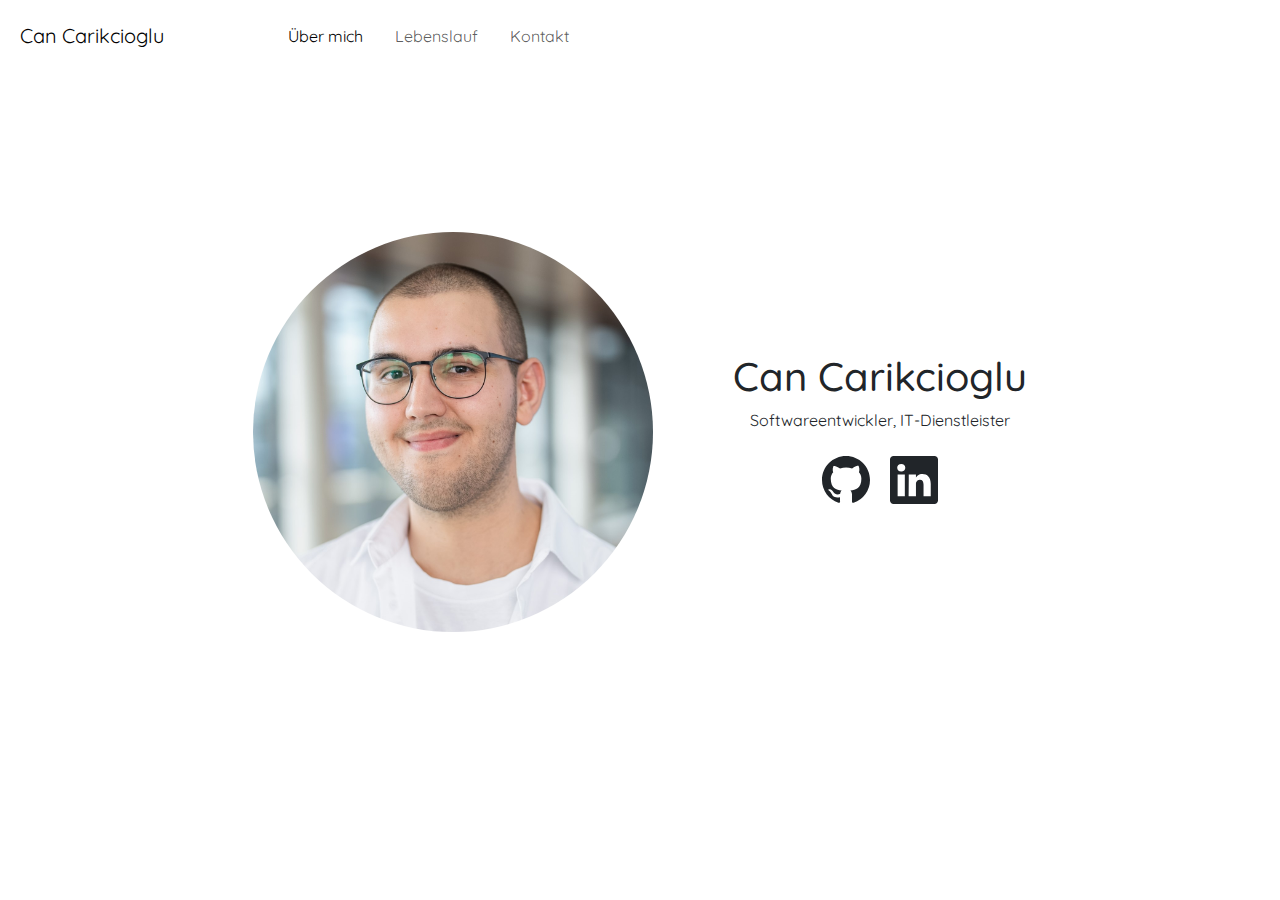
==== index.html @ adc5da0f "Merge pull request #2 from can-crk/dev" ====
<!doctype html>
<html lang="en">
  <head>
    <meta charset="utf-8">
    <meta http-equiv="X-UA-Compatible" content="IE=edge">
    <meta name="viewport" content="width=device-width, initial-scale=1">
    <title>Can Carikcioglu</title>
    <link rel="stylesheet" href="/bootstrap.min.css">
    <link rel="stylesheet" href="style.css">
    <link rel="stylesheet" href="mediaqueries.css">
</head>
  <body>
        <nav class="navbar navbar-expand-lg">
            <div class="container-fluid">
                <a class="navbar-brand p-2">Can Carikcioglu</a>
                <button class="navbar-toggler" type="button" data-bs-toggle="collapse" data-bs-target="#navbarNav" aria-controls="navbarNav" aria-expanded="false" aria-label="Toggle navigation">
                <span class="navbar-toggler-icon"></span>
                </button>
                <div class="collapse navbar-collapse" id="navbarNav">
                <ul class="navbar-nav">
                    <li class="nav-item p-2">
                    <a class="nav-link active" aria-current="page" href="#about">Über mich</a>
                    </li>
                    <li class="nav-item p-2">
                    <a class="nav-link" href="#cv">Lebenslauf</a>
                    </li>
                    <li class="nav-item p-2">
                    <a class="nav-link" href="#contact">Kontakt</a>
                    </li>
                </ul>
                </div>
            </div>
        </nav>


    <section id="profile">
        <div class="section__pic-container">
            <img class="profile-picture" src="assets/profile-picture.jpg" alt="Can Carikcioglu Profilbild">
        </div>
        <div class="section__text">
            <h1 class="title">Can Carikcioglu</h1>
            <p class="section__text__p">Softwareentwickler, IT-Dienstleister</p>

            <div class="section__socials-container">
                <svg xmlns="http://www.w3.org/2000/svg" width="64"  fill="currentColor" class="bi bi-github p-2" viewBox="0 0 16 16" onclick="location.href='https://github.com/can-crk'"">
                    <path d="M8 0C3.58 0 0 3.58 0 8c0 3.54 2.29 6.53 5.47 7.59.4.07.55-.17.55-.38 0-.19-.01-.82-.01-1.49-2.01.37-2.53-.49-2.69-.94-.09-.23-.48-.94-.82-1.13-.28-.15-.68-.52-.01-.53.63-.01 1.08.58 1.23.82.72 1.21 1.87.87 2.33.66.07-.52.28-.87.51-1.07-1.78-.2-3.64-.89-3.64-3.95 0-.87.31-1.59.82-2.15-.08-.2-.36-1.02.08-2.12 0 0 .67-.21 2.2.82.64-.18 1.32-.27 2-.27.68 0 1.36.09 2 .27 1.53-1.04 2.2-.82 2.2-.82.44 1.1.16 1.92.08 2.12.51.56.82 1.27.82 2.15 0 3.07-1.87 3.75-3.65 3.95.29.25.54.73.54 1.48 0 1.07-.01 1.93-.01 2.2 0 .21.15.46.55.38A8.012 8.012 0 0 0 16 8c0-4.42-3.58-8-8-8z"/>
                </svg>
                <svg xmlns="http://www.w3.org/2000/svg" width="64"  fill="currentColor" class="bi bi-linkedin p-2" viewBox="0 0 16 16" onclick="location.href='https://www.linkedin.com/in/can-carikcioglu/'"">
                    <path d="M0 1.146C0 .513.526 0 1.175 0h13.65C15.474 0 16 .513 16 1.146v13.708c0 .633-.526 1.146-1.175 1.146H1.175C.526 16 0 15.487 0 14.854V1.146zm4.943 12.248V6.169H2.542v7.225h2.401zm-1.2-8.212c.837 0 1.358-.554 1.358-1.248-.015-.709-.52-1.248-1.342-1.248-.822 0-1.359.54-1.359 1.248 0 .694.521 1.248 1.327 1.248h.016zm4.908 8.212V9.359c0-.216.016-.432.08-.586.173-.431.568-.878 1.232-.878.869 0 1.216.662 1.216 1.634v3.865h2.401V9.25c0-2.22-1.184-3.252-2.764-3.252-1.274 0-1.845.7-2.165 1.193v.025h-.016a5.54 5.54 0 0 1 .016-.025V6.169h-2.4c.03.678 0 7.225 0 7.225h2.4z"/>
                </svg>
            </div>
        </div>

    </section>



    <script src="bootstrap.bundle.min.js"></script>
    <script src="script.js"></script>
</body>
</html>
---- style.css ----
@font-face {
    font-family: "Quicksand";
    src: url("Quicksand-VariableFont_wght.ttf");
}


html *{
    font-family: "Quicksand";
}

.navbar-brand{
    cursor: default;
    margin-right: 100px;
}

.nav-link:hover{
    color: grey;
    text-decoration: underline;
    text-underline-offset: 1rem;
    text-decoration-color:( 181,181,181);
}

nav button{
    border: 0 !important;
    box-shadow: none !important;
}

.profile-picture{
    border-radius: 50%;
}

#profile {
    display: flex;
    justify-content: center;
    gap: 5rem;
    height: 80vh;
}

.section__pic-container {
    display: flex;
    height: 400px;
    width: 400px;
    margin: auto 0;
}

.section__text {
    align-self: center;
    text-align: center;
}

.section__text_p{
    text-align: center;
    font-size: 1.75rem;
    margin-bottom: 1rem;
}
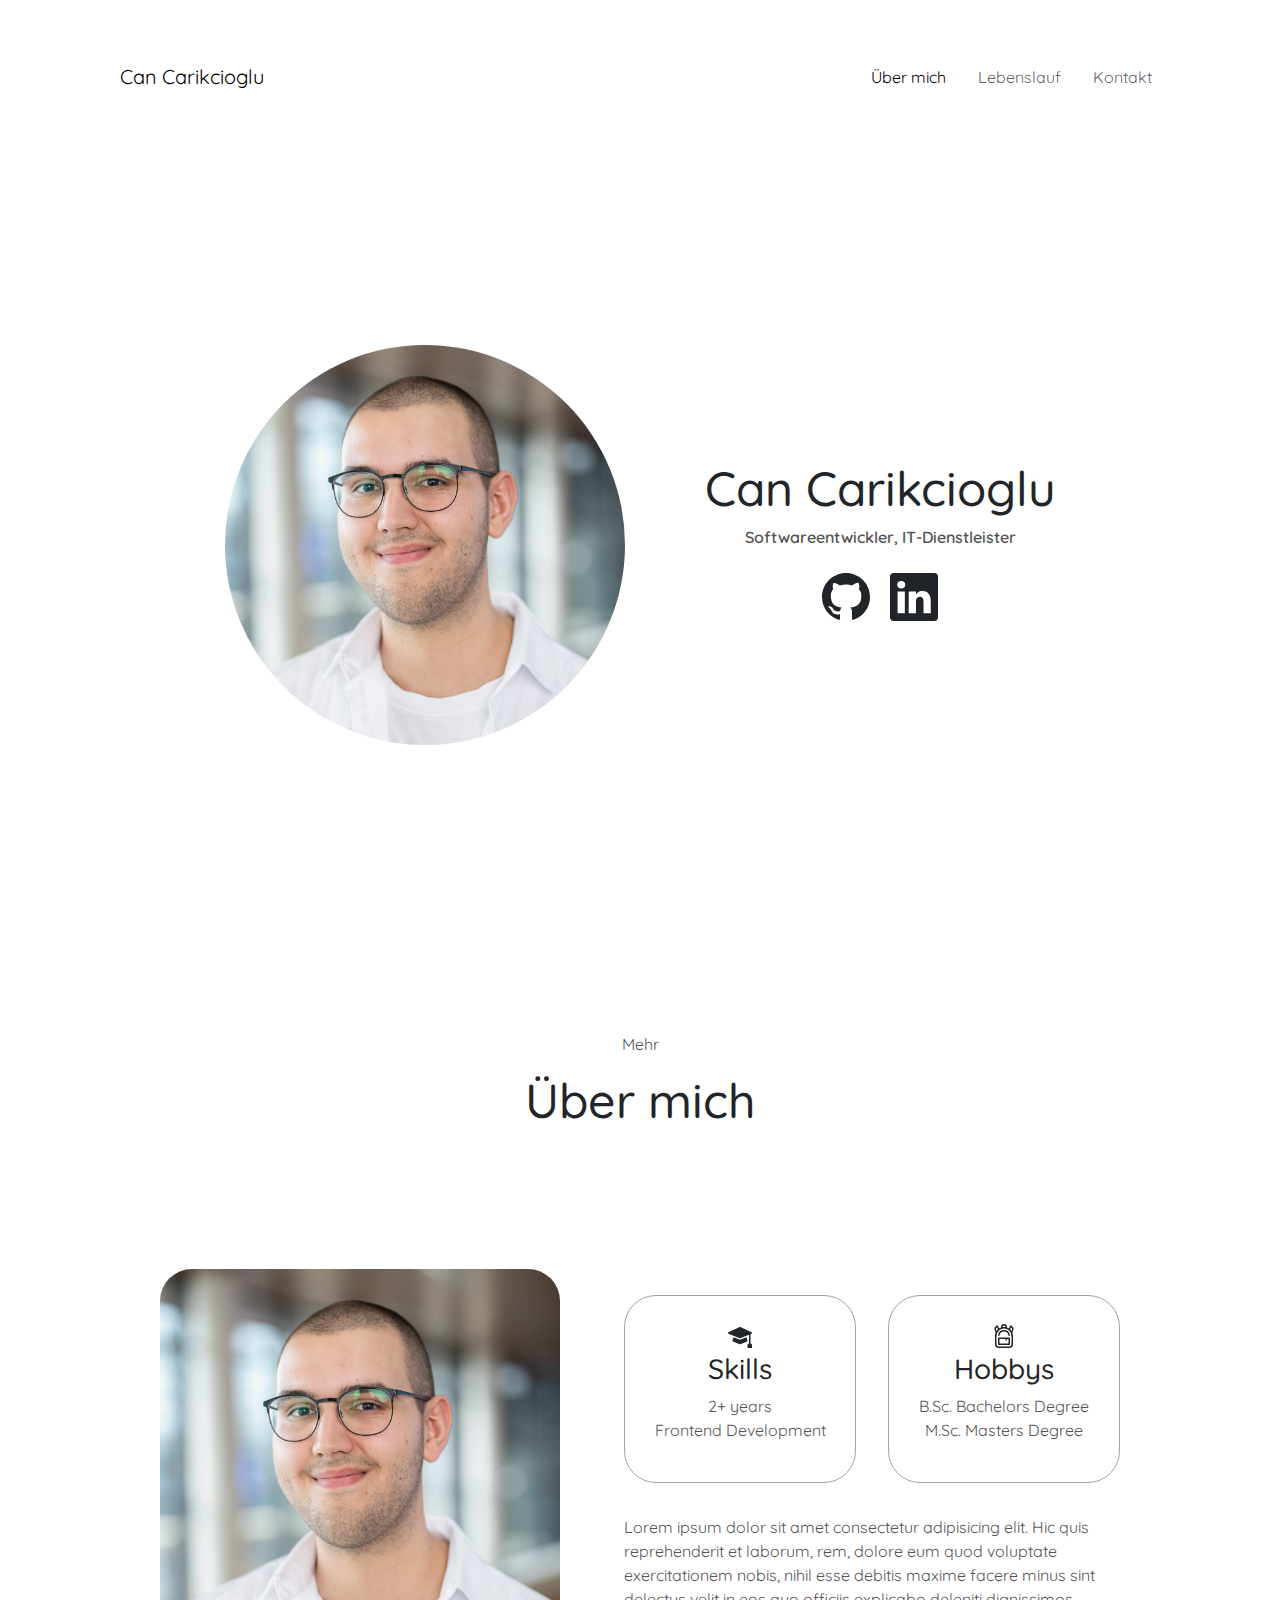
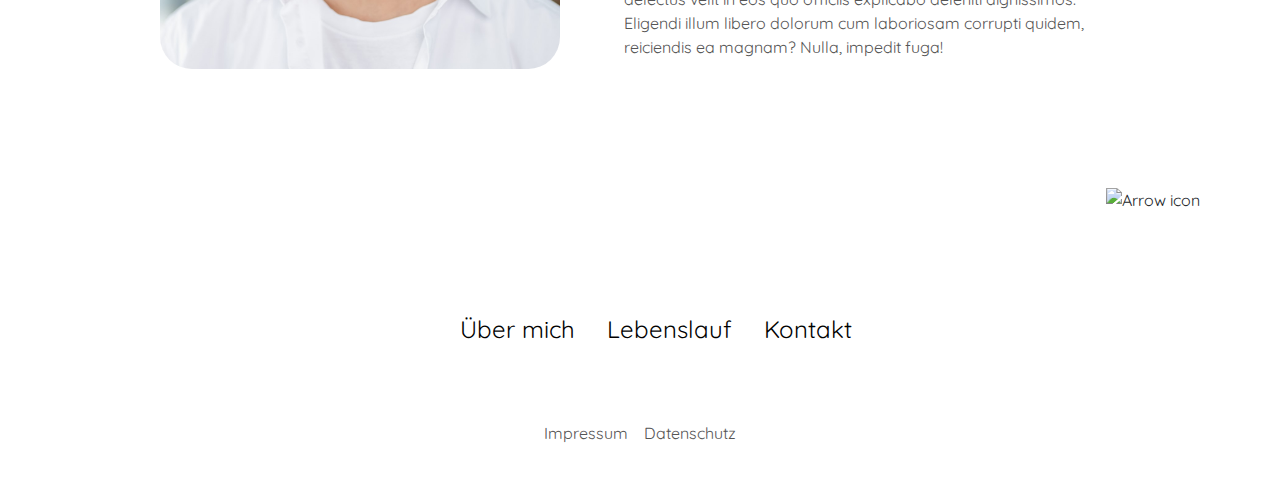
==== commit d6ee9036: "Changes to be committed: 	modified:   index.html 	modified:   style.css" ====
--- a/index.html
+++ b/index.html
@@ -11,12 +11,12 @@
 </head>
   <body>
         <nav class="navbar navbar-expand-lg">
-            <div class="container-fluid">
+            <div class="container-fluid" style="margin: 0px 100px 0px 100px">
                 <a class="navbar-brand p-2">Can Carikcioglu</a>
                 <button class="navbar-toggler" type="button" data-bs-toggle="collapse" data-bs-target="#navbarNav" aria-controls="navbarNav" aria-expanded="false" aria-label="Toggle navigation">
                 <span class="navbar-toggler-icon"></span>
                 </button>
-                <div class="collapse navbar-collapse" id="navbarNav">
+                <div class="collapse navbar-collapse" style="justify-content: flex-end;" id="navbarNav">
                 <ul class="navbar-nav">
                     <li class="nav-item p-2">
                     <a class="nav-link active" aria-current="page" href="#about">Über mich</a>
@@ -52,7 +52,77 @@
         </div>
 
     </section>
+    <section id="about">
+        <p class="section__text__p1">Mehr</p>
+        <h1 class="title">Über mich</h1>
+        <div class="section-container">
+          <div class="section__pic-container">
+            <img
+              src="assets/profile-picture.jpg"
+              alt="Profile picture"
+              class="about-pic"
+            />
+          </div>
+          <div class="about-details-container">
+            <div class="about-containers">
+              <div class="details-container">
+                <svg xmlns="http://www.w3.org/2000/svg" fill="currentColor" class="bi bi-mortarboard-fill icon p-1" viewBox="0 0 16 16">
+                    <path d="M8.211 2.047a.5.5 0 0 0-.422 0l-7.5 3.5a.5.5 0 0 0 .025.917l7.5 3a.5.5 0 0 0 .372 0L14 7.14V13a1 1 0 0 0-1 1v2h3v-2a1 1 0 0 0-1-1V6.739l.686-.275a.5.5 0 0 0 .025-.917l-7.5-3.5Z"/>
+                    <path d="M4.176 9.032a.5.5 0 0 0-.656.327l-.5 1.7a.5.5 0 0 0 .294.605l4.5 1.8a.5.5 0 0 0 .372 0l4.5-1.8a.5.5 0 0 0 .294-.605l-.5-1.7a.5.5 0 0 0-.656-.327L8 10.466 4.176 9.032Z"/>
+                  </svg>
+                <h3>Skills</h3>
+                <p>
+                    2+ years <br />
+                    Frontend Development
+                </p>
+              </div>
+              <div class="details-container">
+                <svg xmlns="http://www.w3.org/2000/svg" fill="currentColor" class="bi bi-backpack3 icon p-1" viewBox="0 0 16 16">
+                    <path d="M4.04 7.43a4 4 0 0 1 7.92 0 .5.5 0 1 1-.99.14 3 3 0 0 0-5.94 0 .5.5 0 1 1-.99-.14ZM4 9.5a.5.5 0 0 1 .5-.5h7a.5.5 0 0 1 .5.5v4a.5.5 0 0 1-.5.5h-7a.5.5 0 0 1-.5-.5v-4Zm1 .5v3h6v-3h-1v.5a.5.5 0 0 1-1 0V10H5Z"/>
+                    <path d="M6 2.341V2a2 2 0 1 1 4 0v.341c.465.165.904.385 1.308.653l.416-1.247a1 1 0 0 1 1.748-.284l.77 1.027a1 1 0 0 1 .15.917l-.803 2.407C13.854 6.49 14 7.229 14 8v5.5a2.5 2.5 0 0 1-2.5 2.5h-7A2.5 2.5 0 0 1 2 13.5V8c0-.771.146-1.509.41-2.186l-.802-2.407a1 1 0 0 1 .15-.917l.77-1.027a1 1 0 0 1 1.748.284l.416 1.247A5.978 5.978 0 0 1 6 2.34ZM7 2v.083a6.04 6.04 0 0 1 2 0V2a1 1 0 1 0-2 0Zm5.941 2.595.502-1.505-.77-1.027-.532 1.595c.297.284.566.598.8.937ZM3.86 3.658l-.532-1.595-.77 1.027.502 1.505c.234-.339.502-.653.8-.937ZM8 3a5 5 0 0 0-5 5v5.5A1.5 1.5 0 0 0 4.5 15h7a1.5 1.5 0 0 0 1.5-1.5V8a5 5 0 0 0-5-5Z"/>
+                  </svg>
+                <h3>Hobbys</h3>
+                <p>
+                    B.Sc. Bachelors Degree<br />
+                    M.Sc. Masters Degree
+                </p>
+              </div>
+            </div>
+            <div class="text-container">
+              <p>
+                Lorem ipsum dolor sit amet consectetur adipisicing elit. Hic quis
+                reprehenderit et laborum, rem, dolore eum quod voluptate
+                exercitationem nobis, nihil esse debitis maxime facere minus sint
+                delectus velit in eos quo officiis explicabo deleniti dignissimos.
+                Eligendi illum libero dolorum cum laboriosam corrupti quidem,
+                reiciendis ea magnam? Nulla, impedit fuga!
+              </p>
+            </div>
+          </div>
+        </div>
+        <img
+          src="./assets/arrow.png"
+          alt="Arrow icon"
+          class="icon arrow"
+          onclick="location.href='./#experience'"
+        />
+      </section>
+      <footer>
+        <nav>
+          <div class="nav-links-container">
+            <ul class="nav-links">
+              <li><a href="#about">Über mich</a></li>
+              <li><a href="#cv">Lebenslauf</a></li>
+              <li><a href="#contact">Kontakt</a></li>
+            </ul>
+          </div>
+        </nav>
 
+        <div class="d-flex justify-content-center">
+            <p class="p-2">Impressum</p>
+            <p class="p-2">Datenschutz</p>
+        </div>
+      </fooer>
 
 
     <script src="bootstrap.bundle.min.js"></script>
--- a/style.css
+++ b/style.css
@@ -1,23 +1,15 @@
 @font-face {
     font-family: "Quicksand";
-    src: url("Quicksand-VariableFont_wght.ttf");
+    src: url("/assets/Quicksand-VariableFont_wght.ttf");
 }
 
-
-html *{
-    font-family: "Quicksand";
-}
-
-.navbar-brand{
+* {
+    margin: 0;
+    padding: 0;
+  }
+  
+  .navbar-brand{
     cursor: default;
-    margin-right: 100px;
-}
-
-.nav-link:hover{
-    color: grey;
-    text-decoration: underline;
-    text-underline-offset: 1rem;
-    text-decoration-color:( 181,181,181);
 }
 
 nav button{
@@ -29,27 +21,426 @@
     border-radius: 50%;
 }
 
-#profile {
+  body {
+    font-family: "Quicksand";
+  }
+  
+  html {
+    scroll-behavior: smooth;
+  }
+  
+  p {
+    color: rgb(85, 85, 85);
+  }
+  
+  /* TRANSITION */
+  
+  a,
+  .btn {
+    transition: all 300ms ease;
+  }
+  
+  /* DESKTOP NAV */
+  
+  nav,
+  .nav-links {
+    display: flex;
+  }
+  
+  nav {
+    justify-content: space-around;
+    align-items: center;
+    height: 17vh;
+  }
+  
+  .nav-links {
+    gap: 2rem;
+    list-style: none;
+    font-size: 1.5rem;
+  }
+  
+  a {
+    color: black;
+    text-decoration: none;
+    text-decoration-color: white;
+  }
+  
+.nav-link:hover {
+    color: grey;
+    text-decoration: underline;
+    text-underline-offset: 1rem;
+    text-decoration-color: rgb(181, 181, 181);
+  }
+  
+  .logo {
+    font-size: 2rem;
+  }
+  
+  .logo:hover {
+    cursor: default;
+  }
+  
+  /* HAMBURGER MENU */
+  
+  #hamburger-nav {
+    display: none;
+  }
+  
+  .hamburger-menu {
+    position: relative;
+    display: inline-block;
+  }
+  
+  .hamburger-icon {
+    display: flex;
+    flex-direction: column;
+    justify-content: space-between;
+    height: 24px;
+    width: 30px;
+    cursor: pointer;
+  }
+  
+  .hamburger-icon span {
+    width: 100%;
+    height: 2px;
+    background-color: black;
+    transition: all 0.3 ease-in-out;
+  }
+  
+  .menu-links {
+    position: absolute;
+    top: 100%;
+    right: 0;
+    background-color: white;
+    width: fit-content;
+    max-height: 0;
+    overflow: hidden;
+    transition: all 0.3 ease-in-out;
+  }
+  
+  .menu-links a {
+    display: block;
+    padding: 10px;
+    text-align: center;
+    font-size: 1.5rem;
+    color: black;
+    text-decoration: none;
+    transition: all 0.3 ease-in-out;
+  }
+  
+  .menu-links li {
+    list-style: none;
+  }
+  
+  .menu-links.open {
+    max-height: 300px;
+  }
+  
+  .hamburger-icon.open span:first-child {
+    transform: rotate(45deg) translate(10px, 5px);
+  }
+  
+  .hamburger-icon.open span:nth-child(2) {
+    opacity: 0;
+  }
+  
+  .hamburger-icon.open span:last-child {
+    transform: rotate(-45deg) translate(10px, -5px);
+  }
+  
+  .hamburger-icon span:first-child {
+    transform: none;
+  }
+  
+  .hamburger-icon span:first-child {
+    opacity: 1;
+  }
+  
+  .hamburger-icon span:first-child {
+    transform: none;
+  }
+  
+  /* SECTIONS */
+  
+  section {
+    padding-top: 4vh;
+    height: 96vh;
+    margin: 0 10rem;
+    box-sizing: border-box;
+    min-height: fit-content;
+  }
+  
+  .section-container {
+    display: flex;
+  }
+  
+  /* PROFILE SECTION */
+  
+  #profile {
     display: flex;
     justify-content: center;
     gap: 5rem;
     height: 80vh;
-}
-
-.section__pic-container {
+  }
+  
+  .section__pic-container {
     display: flex;
     height: 400px;
     width: 400px;
     margin: auto 0;
-}
-
-.section__text {
+  }
+  
+  .section__text {
     align-self: center;
     text-align: center;
-}
-
-.section__text_p{
-    text-align: center;
+  }
+  
+  .section__text p {
+    font-weight: 600;
+  }
+  
+  .section__text__p1 {
+    text-align: center;
+  }
+  
+  .section__text__p2 {
     font-size: 1.75rem;
     margin-bottom: 1rem;
-}+  }
+  
+  .title {
+    font-size: 3rem;
+    text-align: center;
+  }
+  
+  #socials-container {
+    display: flex;
+    justify-content: center;
+    margin-top: 1rem;
+    gap: 1rem;
+  }
+  
+  /* ICONS */
+  
+  .icon {
+    cursor: pointer;
+    height: 2rem;
+  }
+  
+  /* BUTTONS */
+  
+  .btn-container {
+    display: flex;
+    justify-content: center;
+    gap: 1rem;
+  }
+  
+  .btn {
+    font-weight: 600;
+    transition: all 300ms ease;
+    padding: 1rem;
+    width: 8rem;
+    border-radius: 2rem;
+  }
+  
+  .btn-color-1,
+  .btn-color-2 {
+    border: rgb(53, 53, 53) 0.1rem solid;
+  }
+  
+  .btn-color-1:hover,
+  .btn-color-2:hover {
+    cursor: pointer;
+  }
+  
+  .btn-color-1,
+  .btn-color-2:hover {
+    background: rgb(53, 53, 53);
+    color: white;
+  }
+  
+  .btn-color-1:hover {
+    background: rgb(0, 0, 0);
+  }
+  
+  .btn-color-2 {
+    background: none;
+  }
+  
+  .btn-color-2:hover {
+    border: rgb(255, 255, 255) 0.1rem solid;
+  }
+  
+  .btn-container {
+    gap: 1rem;
+  }
+  
+  /* ABOUT SECTION */
+  
+  #about {
+    position: relative;
+  }
+  
+  .about-containers {
+    gap: 2rem;
+    margin-bottom: 2rem;
+    margin-top: 2rem;
+  }
+  
+  .about-details-container {
+    justify-content: center;
+    flex-direction: column;
+  }
+  
+  .about-containers,
+  .about-details-container {
+    display: flex;
+  }
+  
+  .about-pic {
+    border-radius: 2rem;
+  }
+  
+  .arrow {
+    position: absolute;
+    right: -5rem;
+    bottom: 2.5rem;
+  }
+  
+  .details-container {
+    padding: 1.5rem;
+    flex: 1;
+    background: white;
+    border-radius: 2rem;
+    border: rgb(53, 53, 53) 0.1rem solid;
+    border-color: rgb(163, 163, 163);
+    text-align: center;
+  }
+  
+  .section-container {
+    gap: 4rem;
+    height: 80%;
+  }
+  
+  .section__pic-container {
+    height: 400px;
+    width: 400px;
+    margin: auto 0;
+  }
+  
+  /* EXPERIENCE SECTION */
+  
+  #experience {
+    position: relative;
+  }
+  
+  .experience-sub-title {
+    color: rgb(85, 85, 85);
+    font-weight: 600;
+    font-size: 1.75rem;
+    margin-bottom: 2rem;
+  }
+  
+  .experience-details-container {
+    display: flex;
+    justify-content: center;
+    flex-direction: column;
+  }
+  
+  .article-container {
+    display: flex;
+    text-align: initial;
+    flex-wrap: wrap;
+    flex-direction: row;
+    gap: 2.5rem;
+    justify-content: space-around;
+  }
+  
+  article {
+    display: flex;
+    width: 10rem;
+    justify-content: space-around;
+    gap: 0.5rem;
+  }
+  
+  article .icon {
+    cursor: default;
+  }
+  
+  /* PROJECTS SECTION */
+  
+  #projects {
+    position: relative;
+  }
+  
+  .color-container {
+    border-color: rgb(163, 163, 163);
+    background: rgb(250, 250, 250);
+  }
+  
+  .project-img {
+    border-radius: 2rem;
+    width: 90%;
+    height: 90%;
+  }
+  
+  .project-title {
+    margin: 1rem;
+    color: black;
+  }
+  
+  .project-btn {
+    color: black;
+    border-color: rgb(163, 163, 163);
+  }
+  
+  /* CONTACT */
+  
+  #contact {
+    display: flex;
+    justify-content: center;
+    flex-direction: column;
+    height: 70vh;
+  }
+  
+  .contact-info-upper-container {
+    display: flex;
+    justify-content: center;
+    border-radius: 2rem;
+    border: rgb(53, 53, 53) 0.1rem solid;
+    border-color: rgb(163, 163, 163);
+    background: (250, 250, 250);
+    margin: 2rem auto;
+    padding: 0.5rem;
+  }
+  
+  .contact-info-container {
+    display: flex;
+    align-items: center;
+    justify-content: center;
+    gap: 0.5rem;
+    margin: 1rem;
+  }
+  
+  .contact-info-container p {
+    font-size: larger;
+  }
+  
+  .contact-icon {
+    cursor: default;
+  }
+  
+  .email-icon {
+    height: 2.5rem;
+  }
+  
+  /* FOOTER SECTION */
+  
+  footer {
+    height: 26vh;
+    margin: 0 1rem;
+  }
+  
+  footer p {
+    text-align: center;
+  }--- a/mediaqueries.css
+++ b/mediaqueries.css
@@ -0,0 +1,103 @@
+@media screen and (max-width: 1400px) {
+    #profile {
+      height: 83vh;
+      margin-bottom: 6rem;
+    }
+    .about-containers {
+      flex-wrap: wrap;
+    }
+    #contact,
+    #projects {
+      height: fit-content;
+    }
+  }
+  
+  @media screen and (max-width: 1200px) {
+    #desktop-nav {
+      display: none;
+    }
+    #hamburger-nav {
+      display: flex;
+    }
+    #experience,
+    .experience-details-container {
+      margin-top: 2rem;
+    }
+    #profile,
+    .section-container {
+      display: block;
+    }
+    .arrow {
+      display: none;
+    }
+    section,
+    .section-container {
+      height: fit-content;
+    }
+    section {
+      margin: 0 5%;
+    }
+    .section__pic-container {
+      width: 275px;
+      height: 275px;
+      margin: 0 auto 2rem;
+    }
+    .about-containers {
+      margin-top: 0;
+    }
+  }
+  
+  @media screen and (max-width: 600px) {
+    #contact,
+    footer {
+      height: 40vh;
+    }
+    #profile {
+      height: 83vh;
+      margin-bottom: 0;
+    }
+    article {
+      font-size: 1rem;
+    }
+    footer nav {
+      height: fit-content;
+      margin-bottom: 2rem;
+    }
+    .about-containers,
+    .contact-info-upper-container,
+    .btn-container {
+      flex-wrap: wrap;
+    }
+    .contact-info-container {
+      margin: 0;
+    }
+    .contact-info-container p,
+    .nav-links li a {
+      font-size: 1rem;
+    }
+    .experience-sub-title {
+      font-size: 1.25rem;
+    }
+    .logo {
+      font-size: 1.5rem;
+    }
+    .nav-links {
+      flex-direction: column;
+      gap: 0.5rem;
+      text-align: center;
+    }
+    .section__pic-container {
+      width: auto;
+      height: 46vw;
+      justify-content: center;
+    }
+    .section__text__p2 {
+      font-size: 1.25rem;
+    }
+    .title {
+      font-size: 2rem;
+    }
+    .text-container {
+      text-align: justify;
+    }
+  }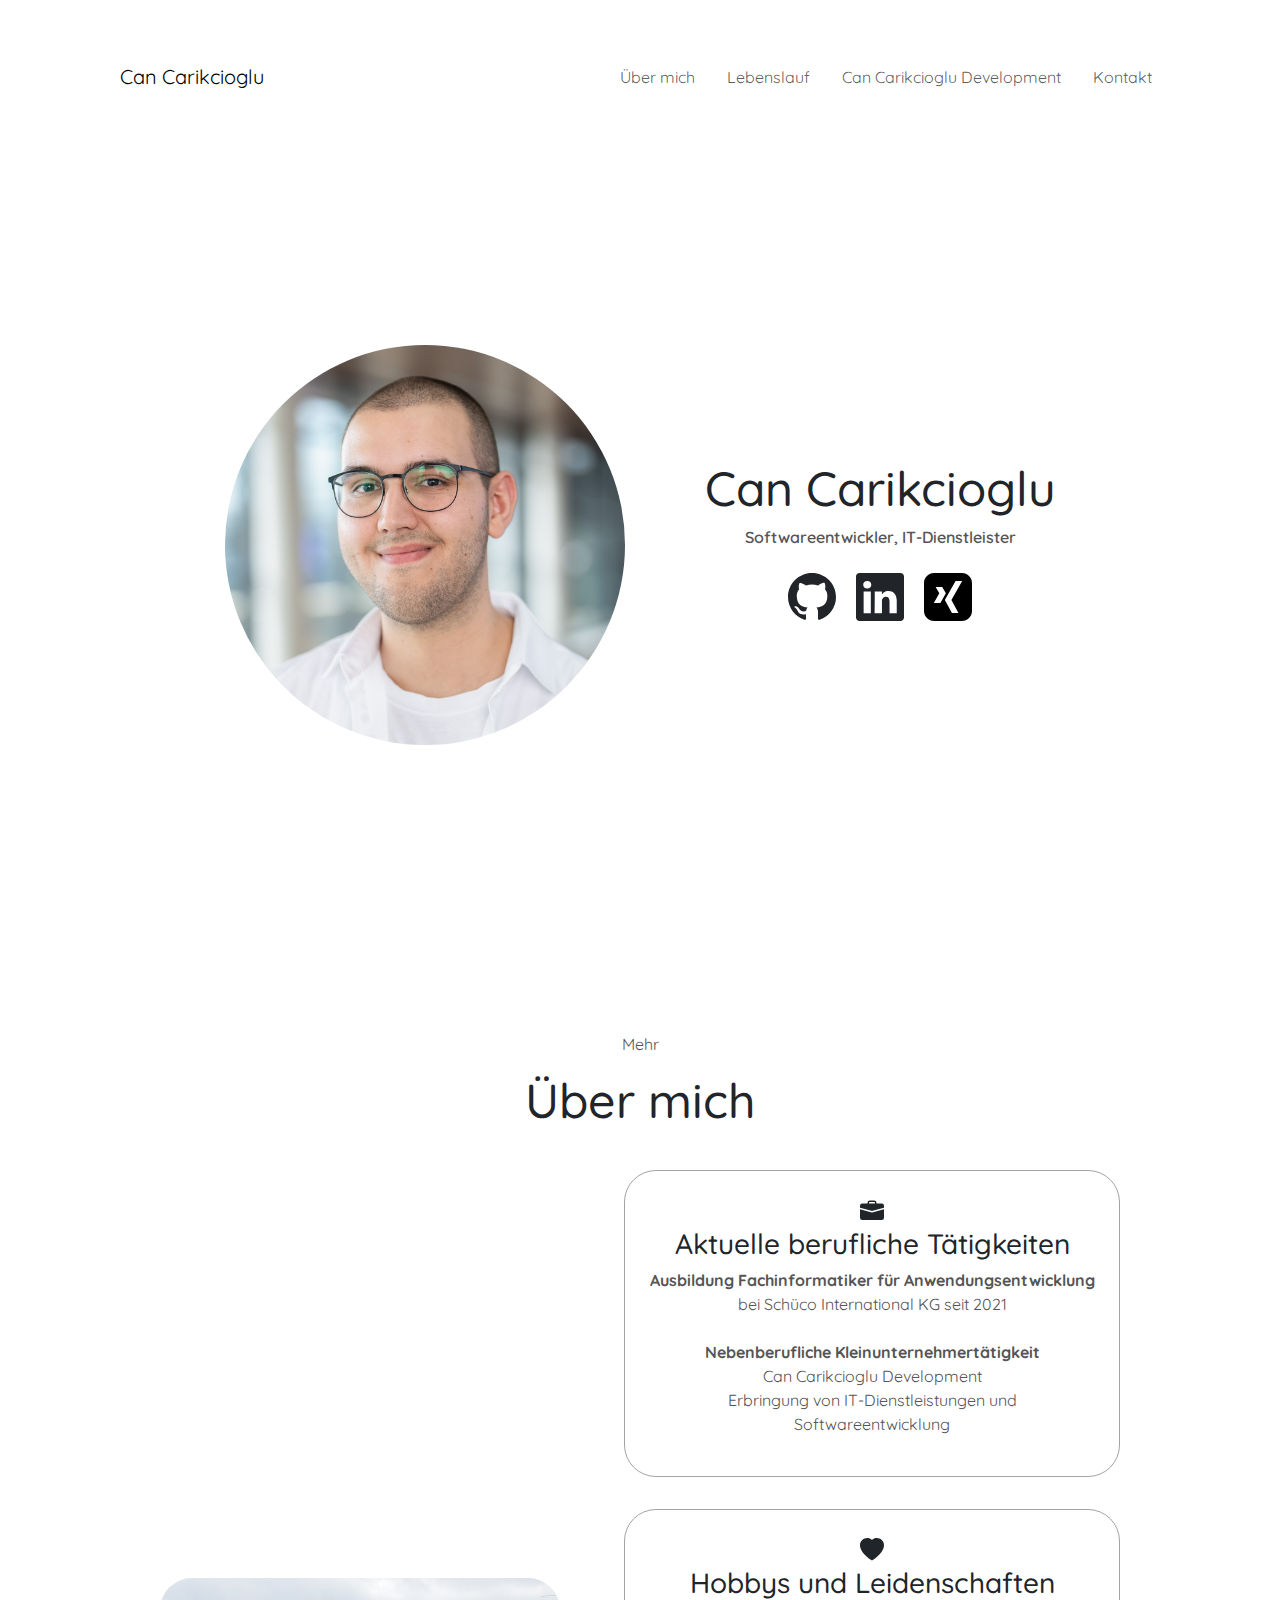
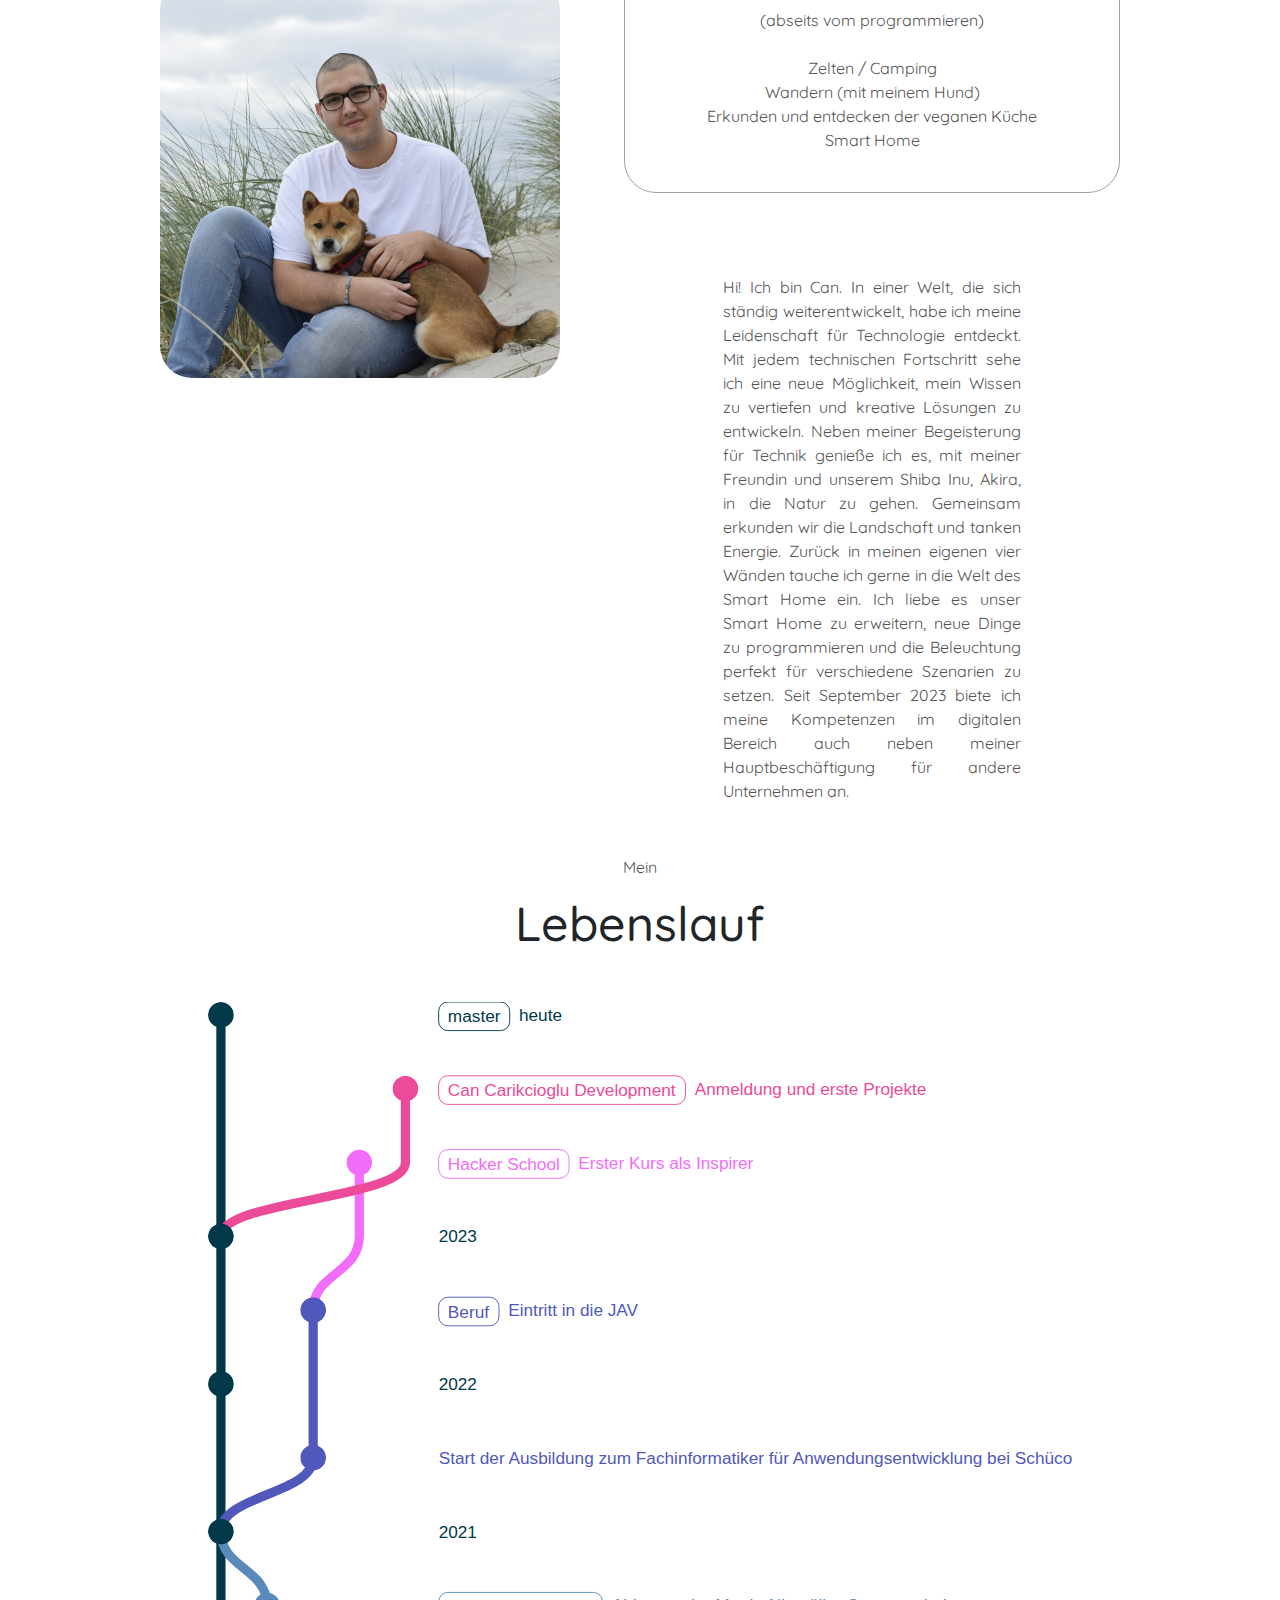
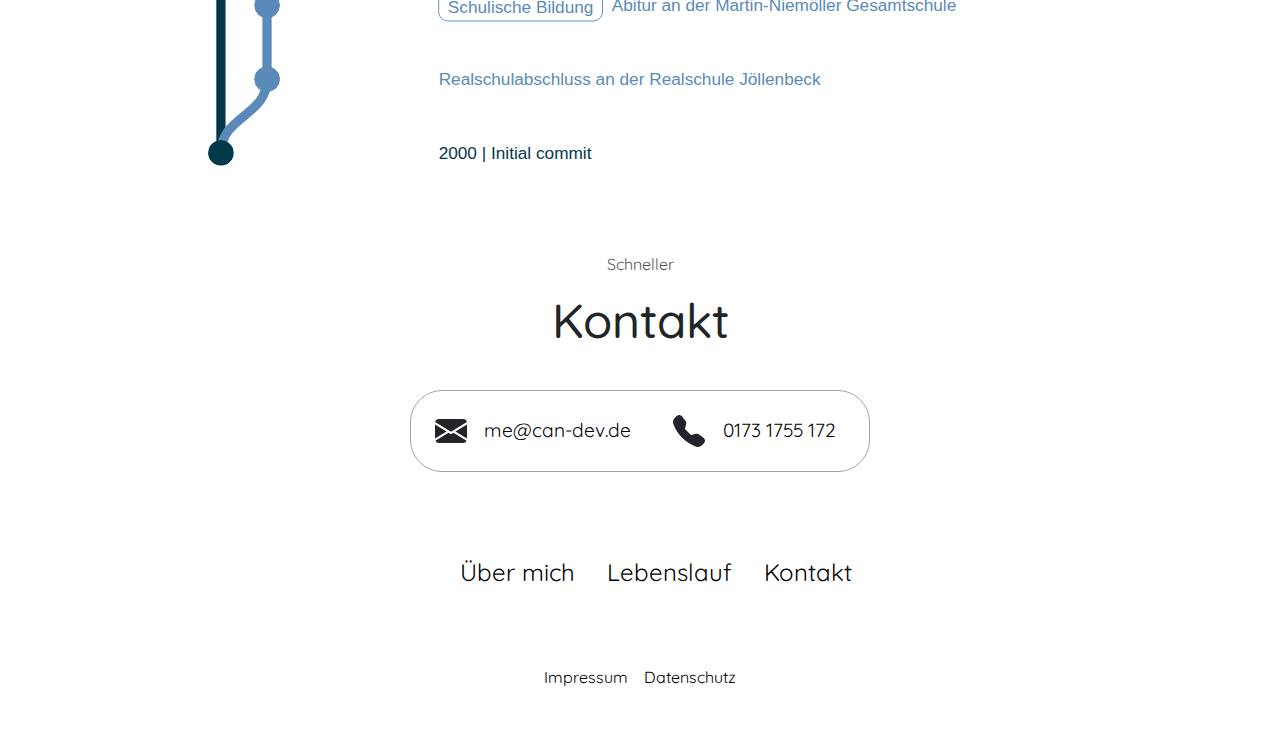
==== commit 7799a641: "added new sections" ====
--- a/index.html
+++ b/index.html
@@ -4,10 +4,12 @@
     <meta charset="utf-8">
     <meta http-equiv="X-UA-Compatible" content="IE=edge">
     <meta name="viewport" content="width=device-width, initial-scale=1">
+    <link rel="icon" type="image/x-icon" href="/assets/favicon.ico">
     <title>Can Carikcioglu</title>
     <link rel="stylesheet" href="/bootstrap.min.css">
     <link rel="stylesheet" href="style.css">
     <link rel="stylesheet" href="mediaqueries.css">
+    <script src="gitgraph.umd.min.js"></script>
 </head>
   <body>
         <nav class="navbar navbar-expand-lg">
@@ -19,11 +21,15 @@
                 <div class="collapse navbar-collapse" style="justify-content: flex-end;" id="navbarNav">
                 <ul class="navbar-nav">
                     <li class="nav-item p-2">
-                    <a class="nav-link active" aria-current="page" href="#about">Über mich</a>
+                    <a class="nav-link" href="#about">Über mich</a>
                     </li>
                     <li class="nav-item p-2">
                     <a class="nav-link" href="#cv">Lebenslauf</a>
                     </li>
+                  </li>
+                  <li class="nav-item p-2">
+                  <a class="nav-link" href="#ccd">Can Carikcioglu Development</a>
+                  </li>
                     <li class="nav-item p-2">
                     <a class="nav-link" href="#contact">Kontakt</a>
                     </li>
@@ -42,15 +48,17 @@
             <p class="section__text__p">Softwareentwickler, IT-Dienstleister</p>
 
             <div class="section__socials-container">
-                <svg xmlns="http://www.w3.org/2000/svg" width="64"  fill="currentColor" class="bi bi-github p-2" viewBox="0 0 16 16" onclick="location.href='https://github.com/can-crk'"">
+                <svg xmlns="http://www.w3.org/2000/svg" width="64"  fill="currentColor" class="bi bi-github p-2 social-media" viewBox="0 0 16 16" onclick="location.href='https://github.com/can-crk'"">
                     <path d="M8 0C3.58 0 0 3.58 0 8c0 3.54 2.29 6.53 5.47 7.59.4.07.55-.17.55-.38 0-.19-.01-.82-.01-1.49-2.01.37-2.53-.49-2.69-.94-.09-.23-.48-.94-.82-1.13-.28-.15-.68-.52-.01-.53.63-.01 1.08.58 1.23.82.72 1.21 1.87.87 2.33.66.07-.52.28-.87.51-1.07-1.78-.2-3.64-.89-3.64-3.95 0-.87.31-1.59.82-2.15-.08-.2-.36-1.02.08-2.12 0 0 .67-.21 2.2.82.64-.18 1.32-.27 2-.27.68 0 1.36.09 2 .27 1.53-1.04 2.2-.82 2.2-.82.44 1.1.16 1.92.08 2.12.51.56.82 1.27.82 2.15 0 3.07-1.87 3.75-3.65 3.95.29.25.54.73.54 1.48 0 1.07-.01 1.93-.01 2.2 0 .21.15.46.55.38A8.012 8.012 0 0 0 16 8c0-4.42-3.58-8-8-8z"/>
                 </svg>
-                <svg xmlns="http://www.w3.org/2000/svg" width="64"  fill="currentColor" class="bi bi-linkedin p-2" viewBox="0 0 16 16" onclick="location.href='https://www.linkedin.com/in/can-carikcioglu/'"">
+                <svg xmlns="http://www.w3.org/2000/svg" width="64"  fill="currentColor" class="bi bi-linkedin p-2 social-media" viewBox="0 0 16 16" onclick="location.href='https://www.linkedin.com/in/can-carikcioglu/'"">
                     <path d="M0 1.146C0 .513.526 0 1.175 0h13.65C15.474 0 16 .513 16 1.146v13.708c0 .633-.526 1.146-1.175 1.146H1.175C.526 16 0 15.487 0 14.854V1.146zm4.943 12.248V6.169H2.542v7.225h2.401zm-1.2-8.212c.837 0 1.358-.554 1.358-1.248-.015-.709-.52-1.248-1.342-1.248-.822 0-1.359.54-1.359 1.248 0 .694.521 1.248 1.327 1.248h.016zm4.908 8.212V9.359c0-.216.016-.432.08-.586.173-.431.568-.878 1.232-.878.869 0 1.216.662 1.216 1.634v3.865h2.401V9.25c0-2.22-1.184-3.252-2.764-3.252-1.274 0-1.845.7-2.165 1.193v.025h-.016a5.54 5.54 0 0 1 .016-.025V6.169h-2.4c.03.678 0 7.225 0 7.225h2.4z"/>
+                </svg>
+                <svg xmlns="http://www.w3.org/2000/svg" width="64" viewBox="0 0 24 24" class="p-2 social-media" onclick="location.href='https://www.xing.com/profile/Can_Carikcioglu'">
+                  <path d="M19 0h-14c-2.761 0-5 2.239-5 5v14c0 2.761 2.239 5 5 5h14c2.762 0 5-2.239 5-5v-14c0-2.761-2.238-5-5-5zm-14.085 15l2.744-4.825-1.846-3.162h3.292l1.83 3.152-2.744 4.835h-3.276zm8.79-1.445l3.514 6.445h-3.252l-3.55-6.445 5.38-9.555h3.289l-5.381 9.555z"/>
                 </svg>
             </div>
         </div>
-
     </section>
     <section id="about">
         <p class="section__text__p1">Mehr</p>
@@ -58,7 +66,7 @@
         <div class="section-container">
           <div class="section__pic-container">
             <img
-              src="assets/profile-picture.jpg"
+              src="assets/about-picture.jpg"
               alt="Profile picture"
               class="about-pic"
             />
@@ -66,46 +74,82 @@
           <div class="about-details-container">
             <div class="about-containers">
               <div class="details-container">
-                <svg xmlns="http://www.w3.org/2000/svg" fill="currentColor" class="bi bi-mortarboard-fill icon p-1" viewBox="0 0 16 16">
-                    <path d="M8.211 2.047a.5.5 0 0 0-.422 0l-7.5 3.5a.5.5 0 0 0 .025.917l7.5 3a.5.5 0 0 0 .372 0L14 7.14V13a1 1 0 0 0-1 1v2h3v-2a1 1 0 0 0-1-1V6.739l.686-.275a.5.5 0 0 0 .025-.917l-7.5-3.5Z"/>
-                    <path d="M4.176 9.032a.5.5 0 0 0-.656.327l-.5 1.7a.5.5 0 0 0 .294.605l4.5 1.8a.5.5 0 0 0 .372 0l4.5-1.8a.5.5 0 0 0 .294-.605l-.5-1.7a.5.5 0 0 0-.656-.327L8 10.466 4.176 9.032Z"/>
-                  </svg>
-                <h3>Skills</h3>
+                <svg xmlns="http://www.w3.org/2000/svg" fill="currentColor" class="bi bi-briefcase-fill icon p-1" viewBox="0 0 16 16">
+                  <path d="M6.5 1A1.5 1.5 0 0 0 5 2.5V3H1.5A1.5 1.5 0 0 0 0 4.5v1.384l7.614 2.03a1.5 1.5 0 0 0 .772 0L16 5.884V4.5A1.5 1.5 0 0 0 14.5 3H11v-.5A1.5 1.5 0 0 0 9.5 1h-3zm0 1h3a.5.5 0 0 1 .5.5V3H6v-.5a.5.5 0 0 1 .5-.5z"/>
+                  <path d="M0 12.5A1.5 1.5 0 0 0 1.5 14h13a1.5 1.5 0 0 0 1.5-1.5V6.85L8.129 8.947a.5.5 0 0 1-.258 0L0 6.85v5.65z"/>
+                </svg>
+                <h3>Aktuelle berufliche Tätigkeiten</h3>
                 <p>
-                    2+ years <br />
-                    Frontend Development
+                  <strong>Ausbildung Fachinformatiker für Anwendungsentwicklung</strong><br/>
+                    bei Schüco International KG seit 2021 
+                    <br/><br/>
+                    <strong>Nebenberufliche Kleinunternehmertätigkeit</strong><br/>
+                    Can Carikcioglu Development<br/>
+                    Erbringung von IT-Dienstleistungen und Softwareentwicklung
                 </p>
               </div>
               <div class="details-container">
-                <svg xmlns="http://www.w3.org/2000/svg" fill="currentColor" class="bi bi-backpack3 icon p-1" viewBox="0 0 16 16">
-                    <path d="M4.04 7.43a4 4 0 0 1 7.92 0 .5.5 0 1 1-.99.14 3 3 0 0 0-5.94 0 .5.5 0 1 1-.99-.14ZM4 9.5a.5.5 0 0 1 .5-.5h7a.5.5 0 0 1 .5.5v4a.5.5 0 0 1-.5.5h-7a.5.5 0 0 1-.5-.5v-4Zm1 .5v3h6v-3h-1v.5a.5.5 0 0 1-1 0V10H5Z"/>
-                    <path d="M6 2.341V2a2 2 0 1 1 4 0v.341c.465.165.904.385 1.308.653l.416-1.247a1 1 0 0 1 1.748-.284l.77 1.027a1 1 0 0 1 .15.917l-.803 2.407C13.854 6.49 14 7.229 14 8v5.5a2.5 2.5 0 0 1-2.5 2.5h-7A2.5 2.5 0 0 1 2 13.5V8c0-.771.146-1.509.41-2.186l-.802-2.407a1 1 0 0 1 .15-.917l.77-1.027a1 1 0 0 1 1.748.284l.416 1.247A5.978 5.978 0 0 1 6 2.34ZM7 2v.083a6.04 6.04 0 0 1 2 0V2a1 1 0 1 0-2 0Zm5.941 2.595.502-1.505-.77-1.027-.532 1.595c.297.284.566.598.8.937ZM3.86 3.658l-.532-1.595-.77 1.027.502 1.505c.234-.339.502-.653.8-.937ZM8 3a5 5 0 0 0-5 5v5.5A1.5 1.5 0 0 0 4.5 15h7a1.5 1.5 0 0 0 1.5-1.5V8a5 5 0 0 0-5-5Z"/>
-                  </svg>
-                <h3>Hobbys</h3>
+                <svg xmlns="http://www.w3.org/2000/svg" fill="currentColor" class="bi bi-heart-fill icon p-1" viewBox="0 0 16 16">
+                  <path fill-rule="evenodd" d="M8 1.314C12.438-3.248 23.534 4.735 8 15-7.534 4.736 3.562-3.248 8 1.314z"/>
+                </svg>
+                <h3>Hobbys und Leidenschaften</h3>
                 <p>
-                    B.Sc. Bachelors Degree<br />
-                    M.Sc. Masters Degree
+                  (abseits vom programmieren)<br/><br/>
+                  Zelten / Camping<br/>
+                  Wandern (mit meinem Hund)<br/>
+                  Erkunden und entdecken der veganen Küche<br/>
+                  Smart Home
                 </p>
               </div>
             </div>
             <div class="text-container">
-              <p>
-                Lorem ipsum dolor sit amet consectetur adipisicing elit. Hic quis
-                reprehenderit et laborum, rem, dolore eum quod voluptate
-                exercitationem nobis, nihil esse debitis maxime facere minus sint
-                delectus velit in eos quo officiis explicabo deleniti dignissimos.
-                Eligendi illum libero dolorum cum laboriosam corrupti quidem,
-                reiciendis ea magnam? Nulla, impedit fuga!
+              <p style="text-align: justify;">
+                Hi! Ich bin Can. In einer Welt, die sich ständig weiterentwickelt, habe ich meine Leidenschaft für Technologie entdeckt. Mit jedem technischen Fortschritt sehe ich eine neue Möglichkeit, mein Wissen zu vertiefen und kreative Lösungen zu entwickeln. Neben meiner Begeisterung für Technik genieße ich es, mit meiner Freundin und unserem Shiba Inu, Akira, in die Natur zu gehen. Gemeinsam erkunden wir die Landschaft und tanken Energie.
+                Zurück in meinen eigenen vier Wänden tauche ich gerne in die Welt des Smart Home ein. Ich liebe es unser Smart Home zu erweitern, neue Dinge zu programmieren und die Beleuchtung perfekt für verschiedene Szenarien zu setzen.
+                Seit September 2023 biete ich meine Kompetenzen im digitalen Bereich auch neben meiner Hauptbeschäftigung für andere Unternehmen an.
               </p>
             </div>
           </div>
         </div>
-        <img
-          src="./assets/arrow.png"
-          alt="Arrow icon"
-          class="icon arrow"
-          onclick="location.href='./#experience'"
-        />
+
+      </section>
+
+
+      <section id="cv">
+        <p class="section__text__p1">Mein</p>
+        <h1 class="title">Lebenslauf</h1>
+        <div class="text-center git-container" style="margin-top: 50px; margin-bottom: 50px;">
+              <div id="graph-container">
+              <script src="git-cv.js"></script>
+              <script defer>
+                setTimeout(function(){
+                  let svgElement = graphContainer.children[1];
+                let bbox = svgElement.getBBox();
+                svgElement.setAttribute('viewBox', `${bbox.x} ${bbox.y} ${bbox.width} ${bbox.height}`);
+                svgElement.setAttribute('height', '100%');
+                svgElement.setAttribute('width', '100%');
+                }, 100);
+
+              </script>
+              </div>
+      </section>
+      <section id="contact">
+        <p class="section__text__p1">Schneller</p>
+        <h1 class="title">Kontakt</h1>
+        <div class="contact-info-upper-container">
+          <div class="contact-info-container">
+            <svg xmlns="http://www.w3.org/2000/svg" width="32" height="32" fill="currentColor" class="bi bi-envelope-fill icon" viewBox="0 0 16 16">
+              <path d="M.05 3.555A2 2 0 0 1 2 2h12a2 2 0 0 1 1.95 1.555L8 8.414.05 3.555ZM0 4.697v7.104l5.803-3.558L0 4.697ZM6.761 8.83l-6.57 4.027A2 2 0 0 0 2 14h12a2 2 0 0 0 1.808-1.144l-6.57-4.027L8 9.586l-1.239-.757Zm3.436-.586L16 11.801V4.697l-5.803 3.546Z"/>
+            </svg>
+            <a href="mailto:me@can-dev.de">me@can-dev.de</a>
+          </div>
+          <div class="contact-info-container">
+            <svg xmlns="http://www.w3.org/2000/svg" width="32" height="32" fill="currentColor" class="bi bi-telephone-fill icon" viewBox="0 0 16 16">
+              <path fill-rule="evenodd" d="M1.885.511a1.745 1.745 0 0 1 2.61.163L6.29 2.98c.329.423.445.974.315 1.494l-.547 2.19a.678.678 0 0 0 .178.643l2.457 2.457a.678.678 0 0 0 .644.178l2.189-.547a1.745 1.745 0 0 1 1.494.315l2.306 1.794c.829.645.905 1.87.163 2.611l-1.034 1.034c-.74.74-1.846 1.065-2.877.702a18.634 18.634 0 0 1-7.01-4.42 18.634 18.634 0 0 1-4.42-7.009c-.362-1.03-.037-2.137.703-2.877L1.885.511z"/>
+            </svg>
+            <a href="tel:+491731755172"> 0173 1755 172</a>
+          </div>
+        </div>
       </section>
       <footer>
         <nav>
@@ -119,12 +163,10 @@
         </nav>
 
         <div class="d-flex justify-content-center">
-            <p class="p-2">Impressum</p>
-            <p class="p-2">Datenschutz</p>
+            <a class="p-2" href="/impressum">Impressum</a>
+            <a class="p-2" href="/datenschutz">Datenschutz</a>
         </div>
-      </fooer>
-
-
+      </footer>
     <script src="bootstrap.bundle.min.js"></script>
     <script src="script.js"></script>
 </body>
--- a/style.css
+++ b/style.css
@@ -16,6 +16,10 @@
     border: 0 !important;
     box-shadow: none !important;
 }
+
+  .social-media{
+    cursor: pointer;
+  }
 
 .profile-picture{
     border-radius: 50%;
@@ -164,7 +168,7 @@
   
   section {
     padding-top: 4vh;
-    height: 96vh;
+    /* height: 96vh; */
     margin: 0 10rem;
     box-sizing: border-box;
     min-height: fit-content;
@@ -180,7 +184,7 @@
     display: flex;
     justify-content: center;
     gap: 5rem;
-    height: 80vh;
+    height: 83vh;
   }
   
   .section__pic-container {
@@ -422,8 +426,10 @@
     margin: 1rem;
   }
   
-  .contact-info-container p {
+  .contact-info-container a {
     font-size: larger;
+    margin-left: .5em;
+    margin-right: .5em;
   }
   
   .contact-icon {
@@ -443,4 +449,25 @@
   
   footer p {
     text-align: center;
+  }
+
+  .text-container{
+    margin-top: 50px;
+    margin-left: 20%;
+    margin-right: 20%;
+  }
+
+  #cv{
+    height:auto
+  }
+
+  #graph-container {
+    width: 100%;  /* oder z.B. max-width: 500px; */
+    height: auto;
+    position: relative;
+  }
+
+  .git-container {
+    margin-left: 20%;
+    margin-right: 20%;
   }--- a/mediaqueries.css
+++ b/mediaqueries.css
@@ -7,8 +7,12 @@
       flex-wrap: wrap;
     }
     #contact,
-    #projects {
+    #cv {
       height: fit-content;
+    }
+    .git-container {
+      margin-left: 5%;
+      margin-right: 5%;
     }
   }
   
@@ -19,8 +23,8 @@
     #hamburger-nav {
       display: flex;
     }
-    #experience,
-    .experience-details-container {
+    #cv,
+    .cv-details-container {
       margin-top: 2rem;
     }
     #profile,
@@ -44,6 +48,15 @@
     }
     .about-containers {
       margin-top: 0;
+    }
+    .text-container{
+      margin-top: 50px;
+      margin-left: 10%;
+      margin-right: 10%;
+    }
+    .git-container {
+      margin-left: 0%;
+      margin-right: 0%;
     }
   }
   
@@ -100,4 +113,13 @@
     .text-container {
       text-align: justify;
     }
+    .text-container{
+      margin-top: 20px;
+      margin-left: 5%;
+      margin-right: 5%;
+    }
+    .git-container {
+      margin-left: 0%;
+      margin-right: 0%;
+    }
   }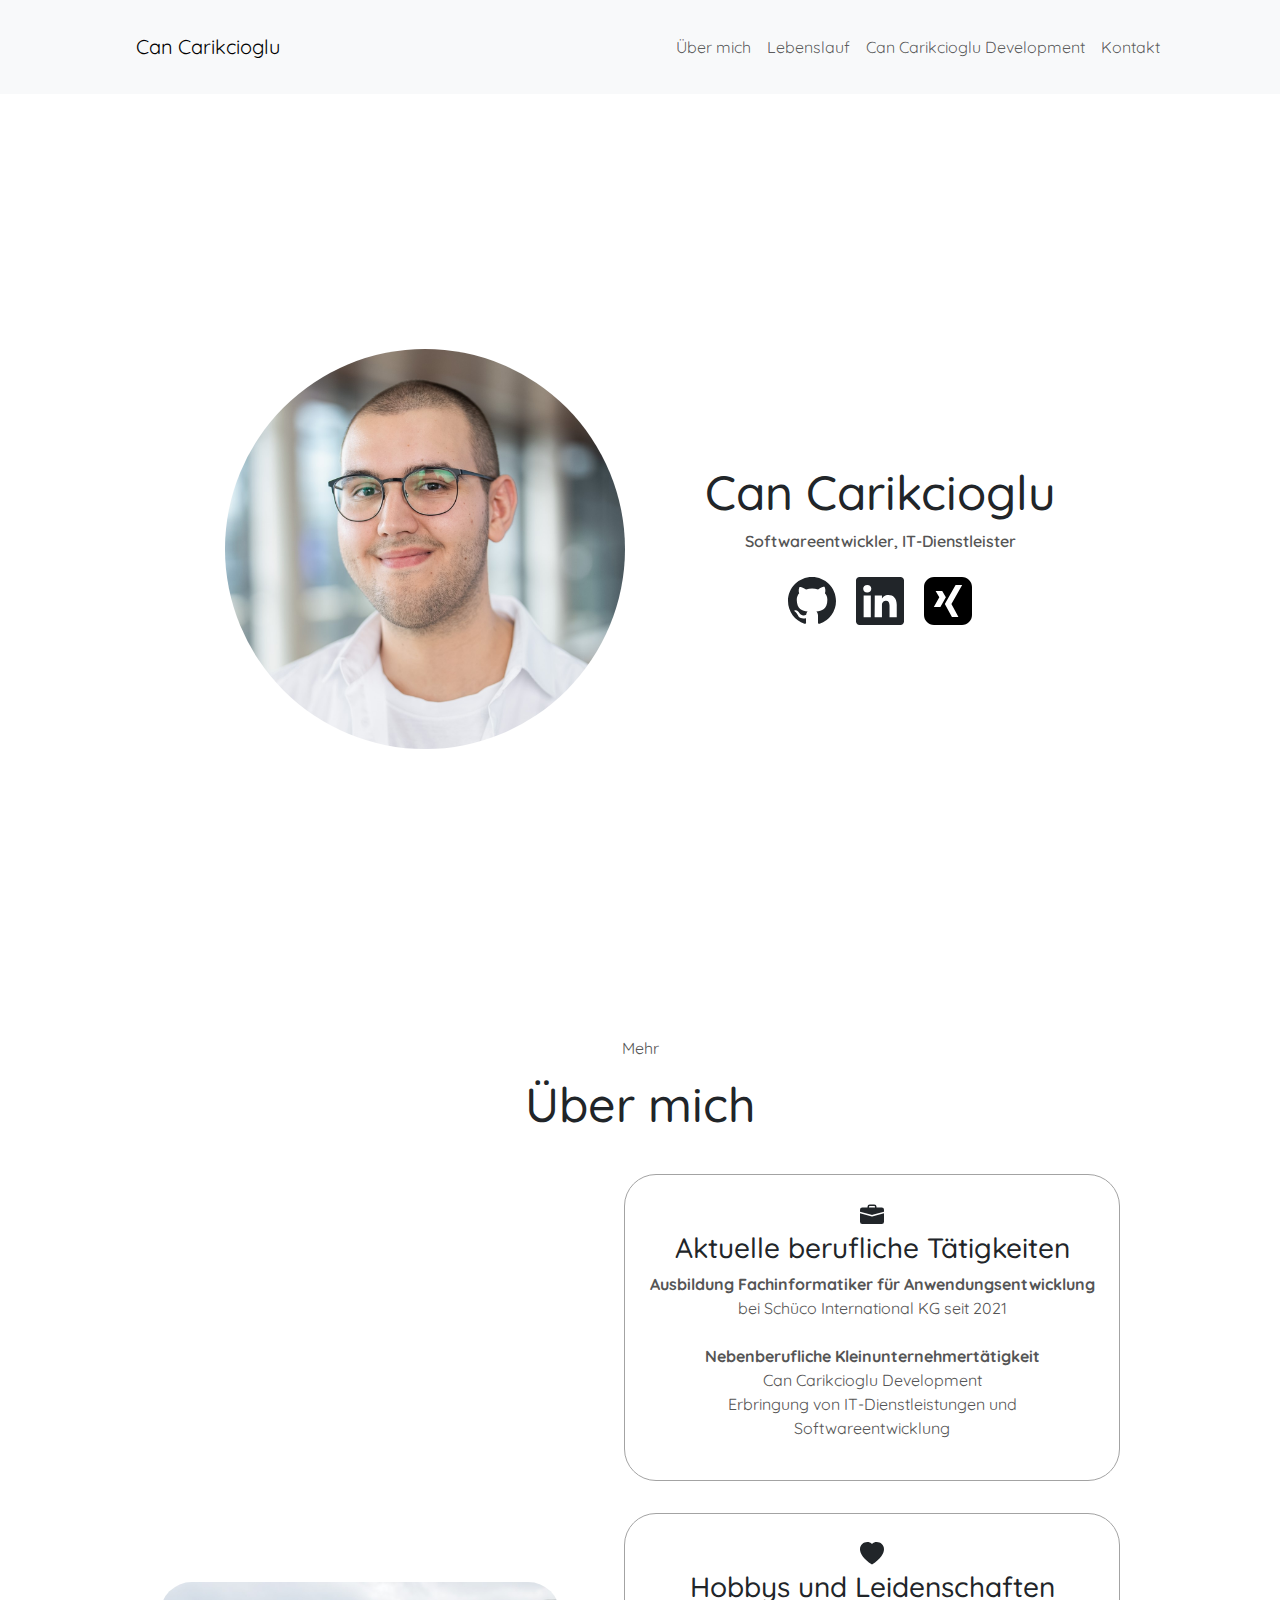
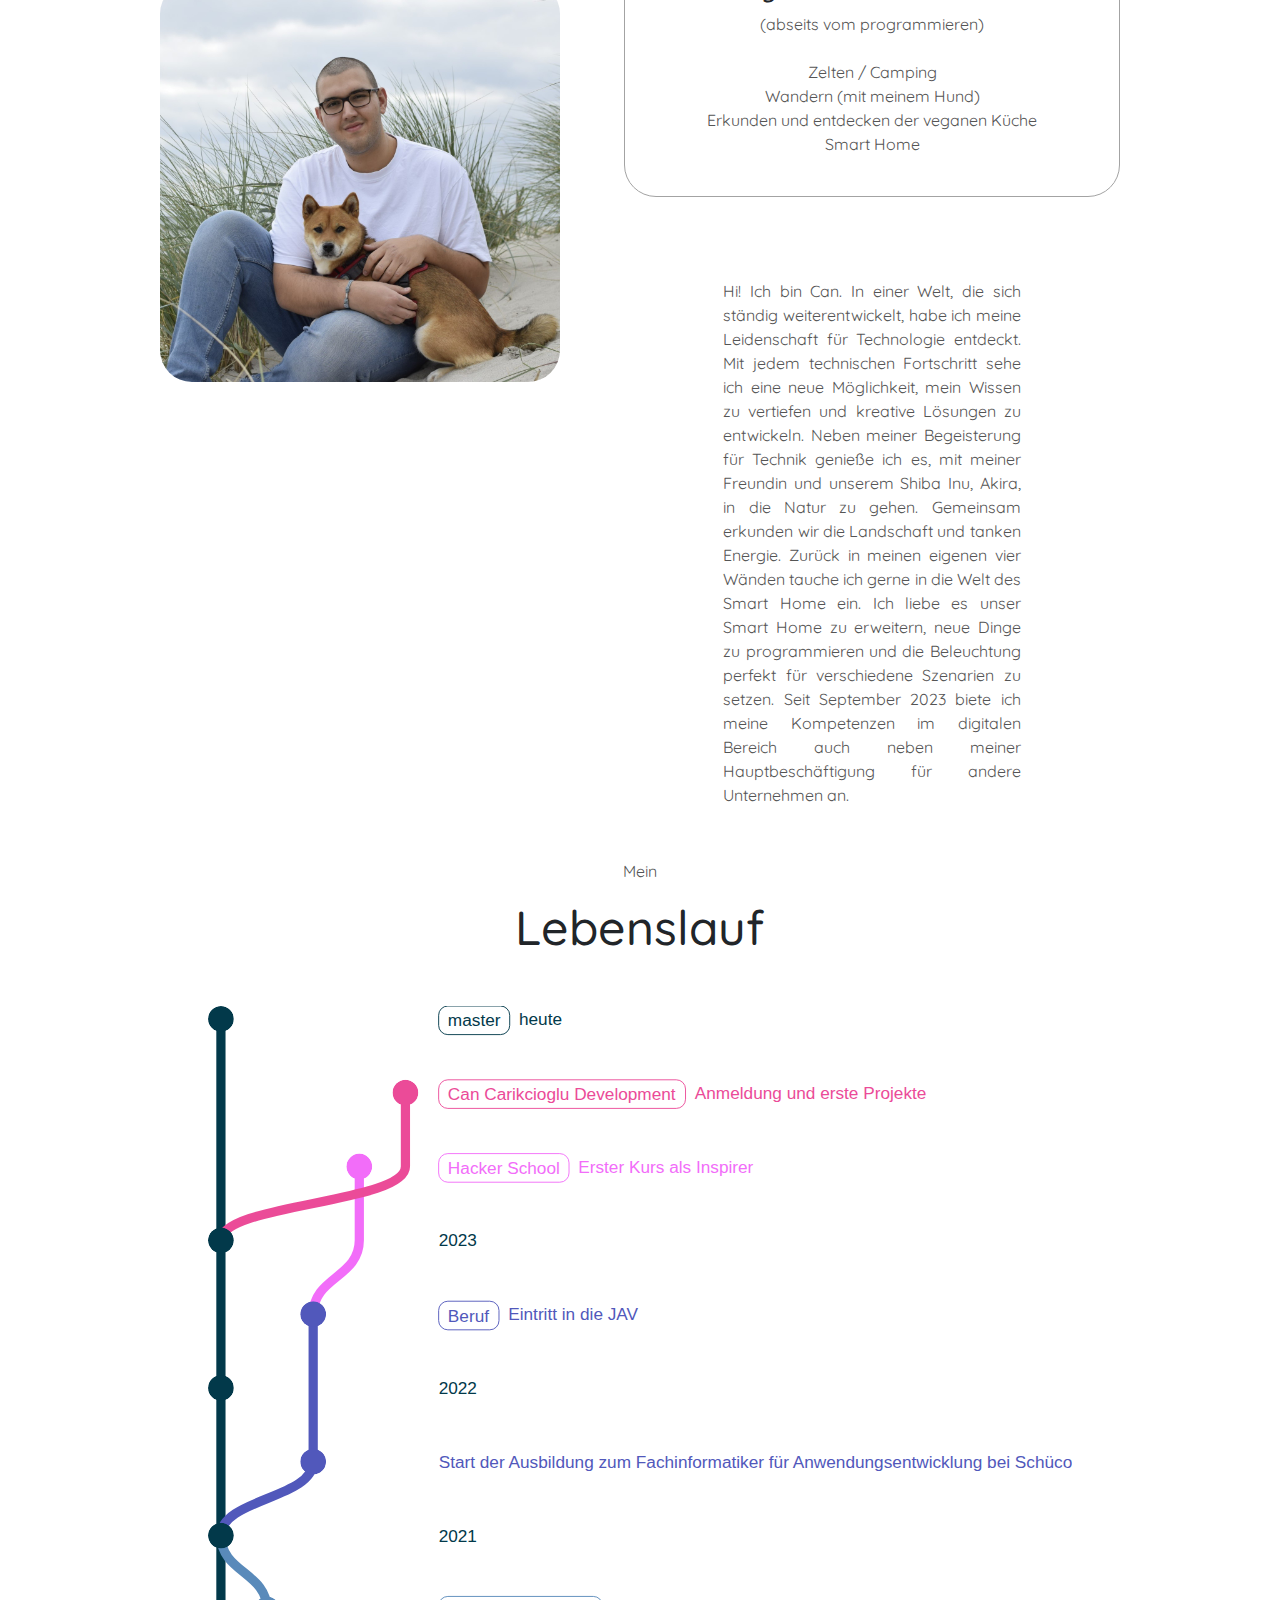
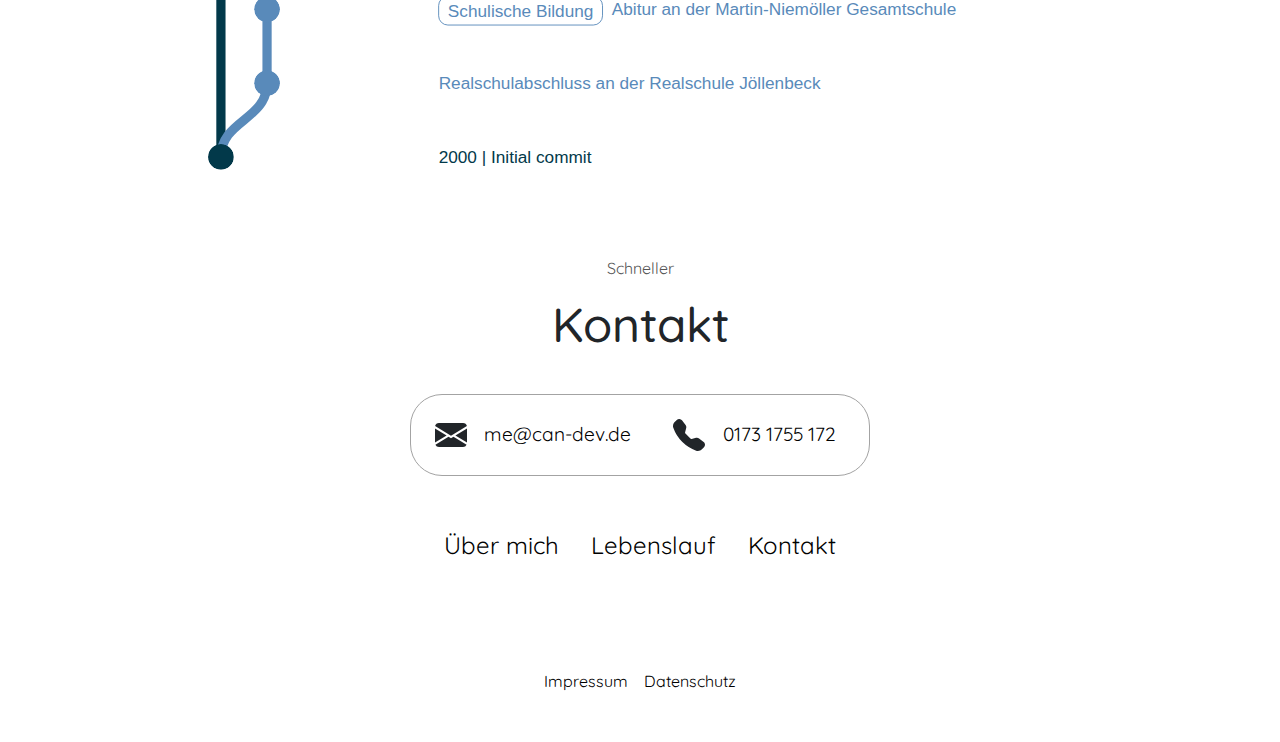
==== commit 8ff8ac57: "adjustments for mobile" ====
--- a/index.html
+++ b/index.html
@@ -12,33 +12,22 @@
     <script src="gitgraph.umd.min.js"></script>
 </head>
   <body>
-        <nav class="navbar navbar-expand-lg">
-            <div class="container-fluid" style="margin: 0px 100px 0px 100px">
-                <a class="navbar-brand p-2">Can Carikcioglu</a>
-                <button class="navbar-toggler" type="button" data-bs-toggle="collapse" data-bs-target="#navbarNav" aria-controls="navbarNav" aria-expanded="false" aria-label="Toggle navigation">
-                <span class="navbar-toggler-icon"></span>
-                </button>
-                <div class="collapse navbar-collapse" style="justify-content: flex-end;" id="navbarNav">
-                <ul class="navbar-nav">
-                    <li class="nav-item p-2">
-                    <a class="nav-link" href="#about">Über mich</a>
-                    </li>
-                    <li class="nav-item p-2">
-                    <a class="nav-link" href="#cv">Lebenslauf</a>
-                    </li>
-                  </li>
-                  <li class="nav-item p-2">
-                  <a class="nav-link" href="#ccd">Can Carikcioglu Development</a>
-                  </li>
-                    <li class="nav-item p-2">
-                    <a class="nav-link" href="#contact">Kontakt</a>
-                    </li>
-                </ul>
-                </div>
+        <nav class="navbar navbar-expand-lg bg-light">
+          <div class="container-fluid">
+            <a class="navbar-brand p-4" href="#">Can Carikcioglu</a>
+            <button class="navbar-toggler" type="button" data-bs-toggle="collapse" data-bs-target="#navbarNavAltMarkup" aria-controls="navbarNavAltMarkup" aria-expanded="false" aria-label="Toggle navigation">
+              <span class="navbar-toggler-icon"></span>
+            </button>
+            <div class="collapse navbar-collapse" style="justify-content: flex-end;" id="navbarNavAltMarkup">
+              <div class="navbar-nav">
+                <a class="nav-link p-2" href="#about">Über mich</a>
+                <a class="nav-link p-2" href="#cv">Lebenslauf</a>
+                <a class="nav-link p-2" href="#ccd">Can Carikcioglu Development</a>
+                <a class="nav-link p-2" href="#contact">Kontakt</a>
+              </div>
             </div>
+          </div>
         </nav>
-
-
     <section id="profile">
         <div class="section__pic-container">
             <img class="profile-picture" src="assets/profile-picture.jpg" alt="Can Carikcioglu Profilbild">
--- a/style.css
+++ b/style.css
@@ -54,7 +54,8 @@
   nav {
     justify-content: space-around;
     align-items: center;
-    height: 17vh;
+    min-height: 10vh;
+    margin-bottom: 7vh;
   }
   
   .nav-links {
@@ -470,4 +471,15 @@
   .git-container {
     margin-left: 20%;
     margin-right: 20%;
-  }+  }
+  ul {
+    padding: 0;
+  }
+  ol {
+    padding: 0;
+  }
+
+ .container-fluid {
+  margin-left: 100px;
+  margin-right: 100px;
+ }--- a/mediaqueries.css
+++ b/mediaqueries.css
@@ -81,9 +81,6 @@
     .btn-container {
       flex-wrap: wrap;
     }
-    .contact-info-container {
-      margin: 0;
-    }
     .contact-info-container p,
     .nav-links li a {
       font-size: 1rem;
@@ -108,7 +105,7 @@
       font-size: 1.25rem;
     }
     .title {
-      font-size: 2rem;
+      font-size: 2.5rem;
     }
     .text-container {
       text-align: justify;
@@ -122,4 +119,8 @@
       margin-left: 0%;
       margin-right: 0%;
     }
+    .container-fluid {
+      margin-left: 10px;
+      margin-right: 10px;
+     }
   }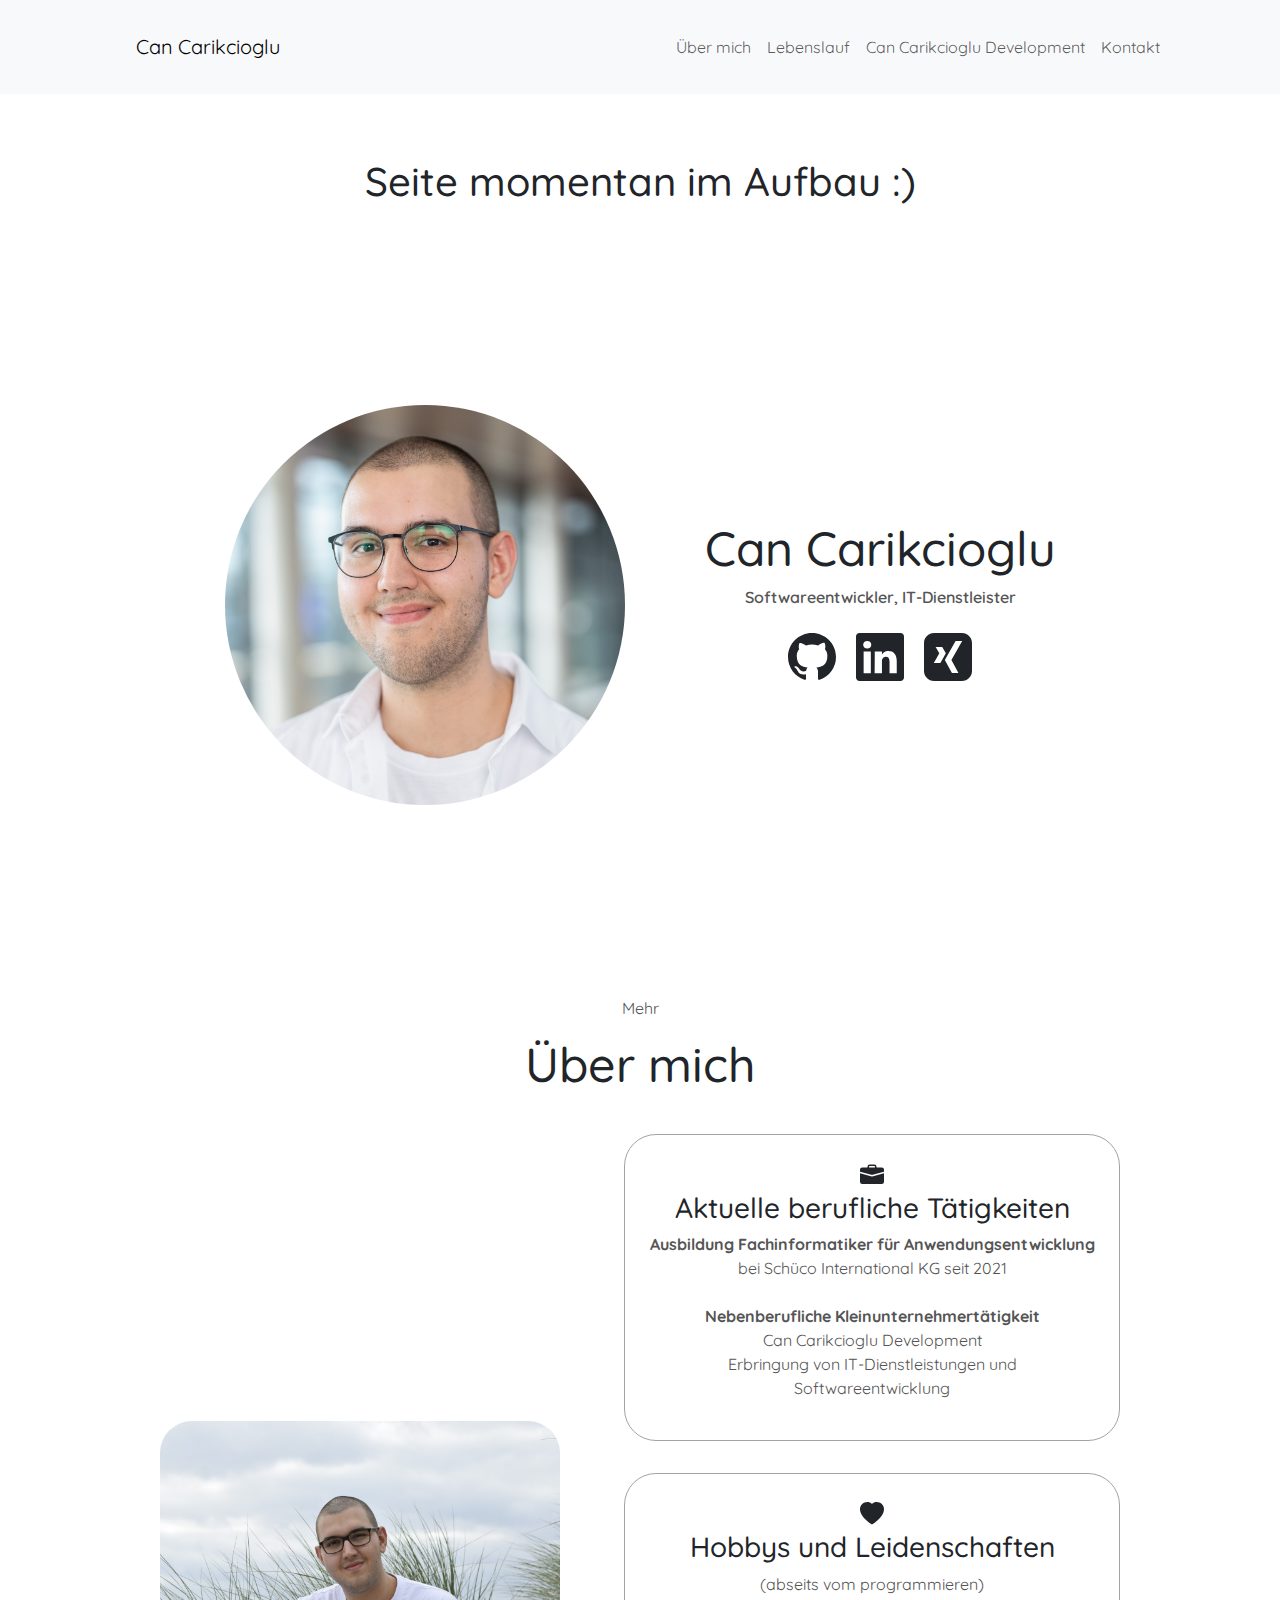
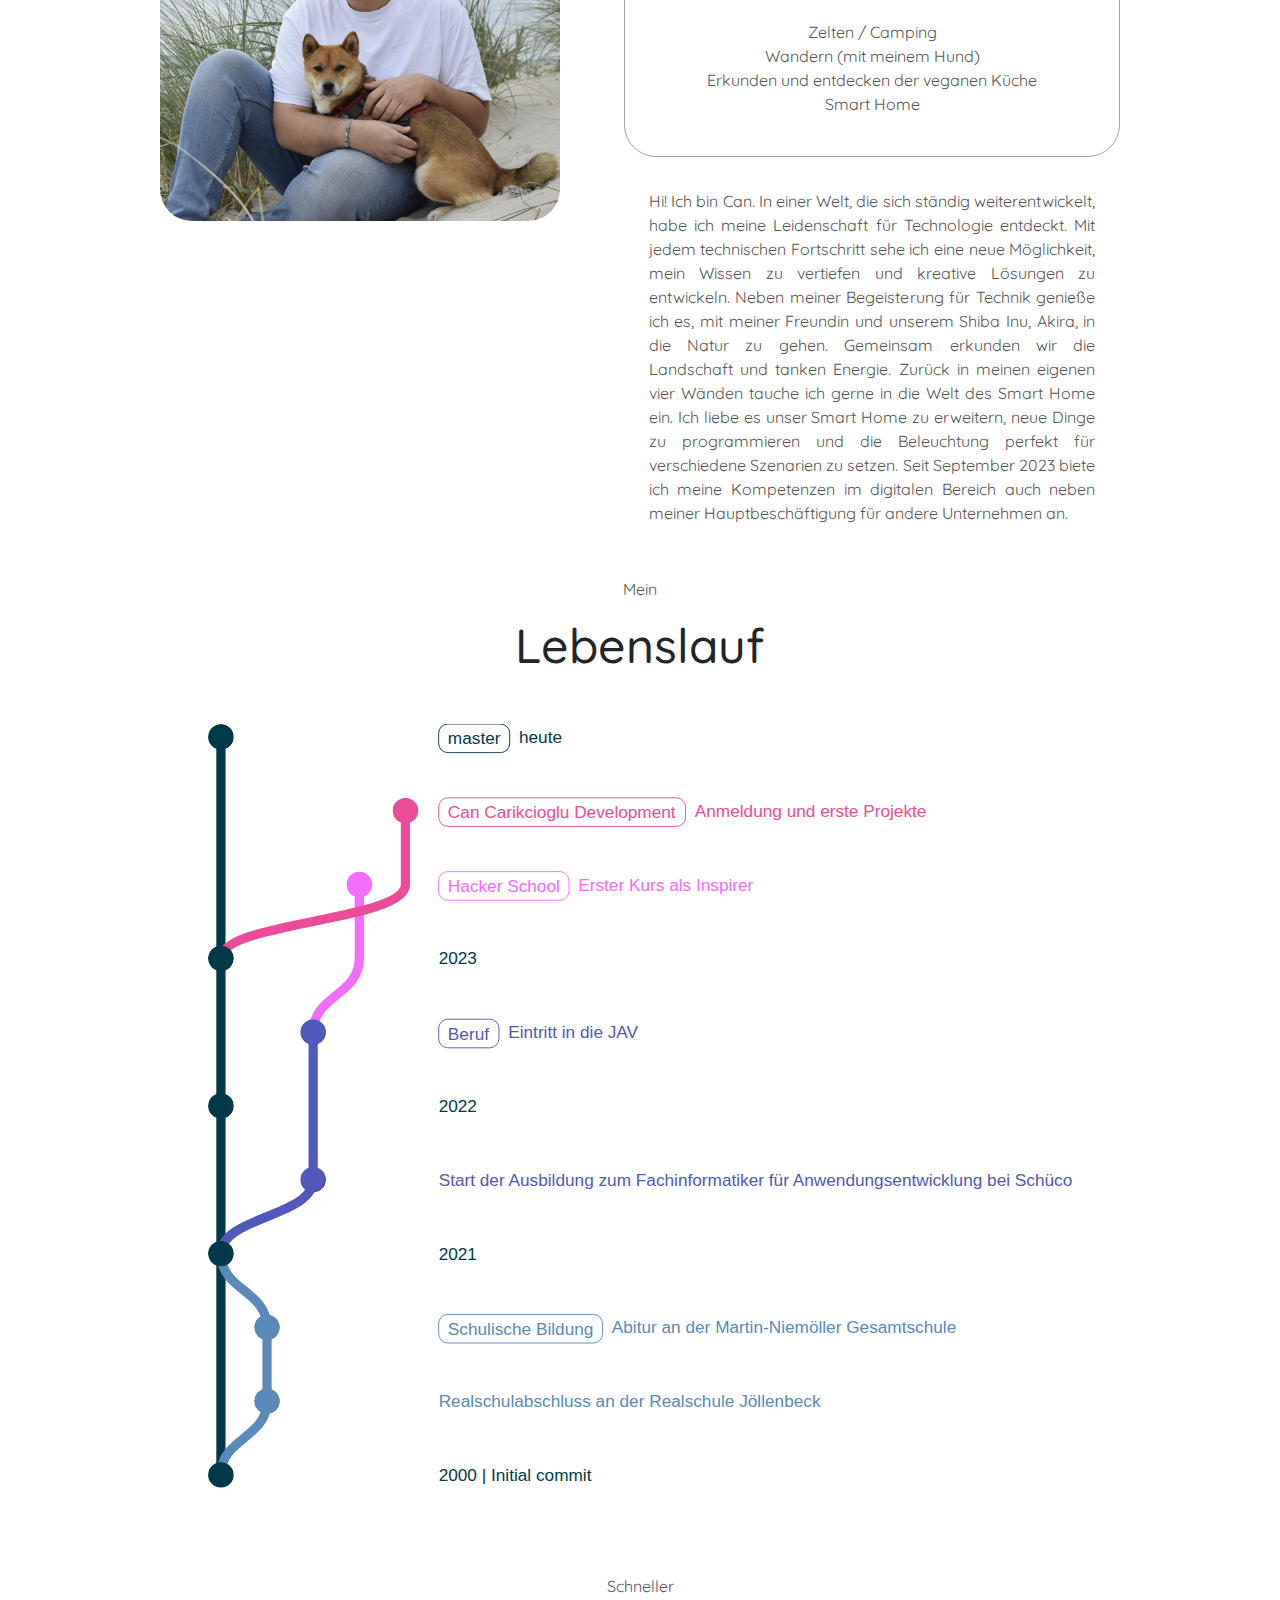
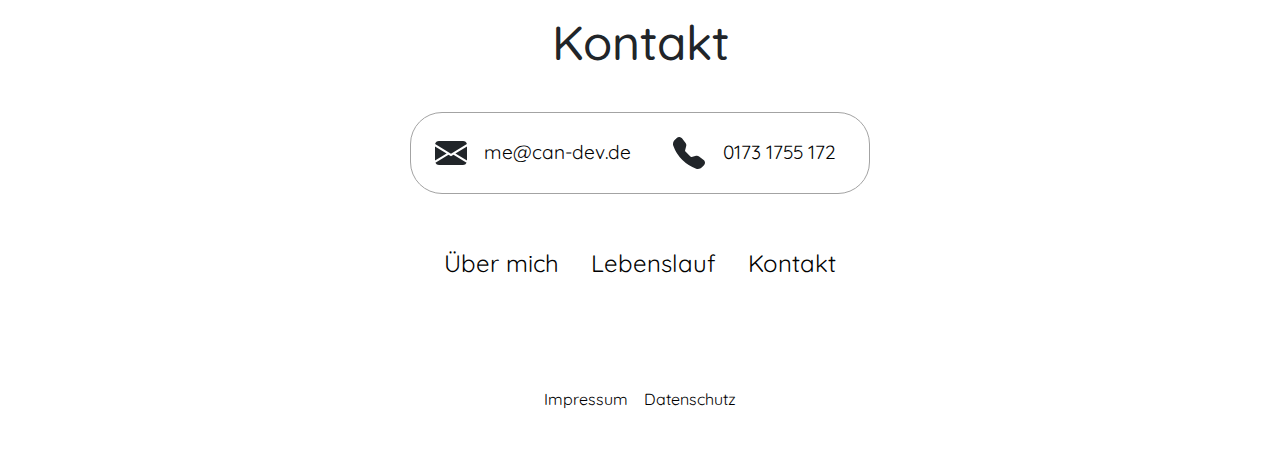
==== commit 658a8e83: "minor css changes for viewport etc." ====
--- a/index.html
+++ b/index.html
@@ -28,6 +28,8 @@
             </div>
           </div>
         </nav>
+
+        <h1 style="text-align: center;">Seite momentan im Aufbau :)</h1>
     <section id="profile">
         <div class="section__pic-container">
             <img class="profile-picture" src="assets/profile-picture.jpg" alt="Can Carikcioglu Profilbild">
@@ -43,7 +45,7 @@
                 <svg xmlns="http://www.w3.org/2000/svg" width="64"  fill="currentColor" class="bi bi-linkedin p-2 social-media" viewBox="0 0 16 16" onclick="location.href='https://www.linkedin.com/in/can-carikcioglu/'"">
                     <path d="M0 1.146C0 .513.526 0 1.175 0h13.65C15.474 0 16 .513 16 1.146v13.708c0 .633-.526 1.146-1.175 1.146H1.175C.526 16 0 15.487 0 14.854V1.146zm4.943 12.248V6.169H2.542v7.225h2.401zm-1.2-8.212c.837 0 1.358-.554 1.358-1.248-.015-.709-.52-1.248-1.342-1.248-.822 0-1.359.54-1.359 1.248 0 .694.521 1.248 1.327 1.248h.016zm4.908 8.212V9.359c0-.216.016-.432.08-.586.173-.431.568-.878 1.232-.878.869 0 1.216.662 1.216 1.634v3.865h2.401V9.25c0-2.22-1.184-3.252-2.764-3.252-1.274 0-1.845.7-2.165 1.193v.025h-.016a5.54 5.54 0 0 1 .016-.025V6.169h-2.4c.03.678 0 7.225 0 7.225h2.4z"/>
                 </svg>
-                <svg xmlns="http://www.w3.org/2000/svg" width="64" viewBox="0 0 24 24" class="p-2 social-media" onclick="location.href='https://www.xing.com/profile/Can_Carikcioglu'">
+                <svg xmlns="http://www.w3.org/2000/svg" width="64" viewBox="0 0 24 24" fill="currentColor" class="p-2 social-media" onclick="location.href='https://www.xing.com/profile/Can_Carikcioglu'">
                   <path d="M19 0h-14c-2.761 0-5 2.239-5 5v14c0 2.761 2.239 5 5 5h14c2.762 0 5-2.239 5-5v-14c0-2.761-2.238-5-5-5zm-14.085 15l2.744-4.825-1.846-3.162h3.292l1.83 3.152-2.744 4.835h-3.276zm8.79-1.445l3.514 6.445h-3.252l-3.55-6.445 5.38-9.555h3.289l-5.381 9.555z"/>
                 </svg>
             </div>
--- a/style.css
+++ b/style.css
@@ -284,6 +284,7 @@
   
   #about {
     position: relative;
+    min-height: 96vh;
   }
   
   .about-containers {
@@ -453,9 +454,8 @@
   }
 
   .text-container{
-    margin-top: 50px;
-    margin-left: 20%;
-    margin-right: 20%;
+    margin-left: 5%;
+    margin-right: 5%;
   }
 
   #cv{
--- a/mediaqueries.css
+++ b/mediaqueries.css
@@ -1,7 +1,6 @@
 @media screen and (max-width: 1400px) {
     #profile {
       height: 83vh;
-      margin-bottom: 6rem;
     }
     .about-containers {
       flex-wrap: wrap;
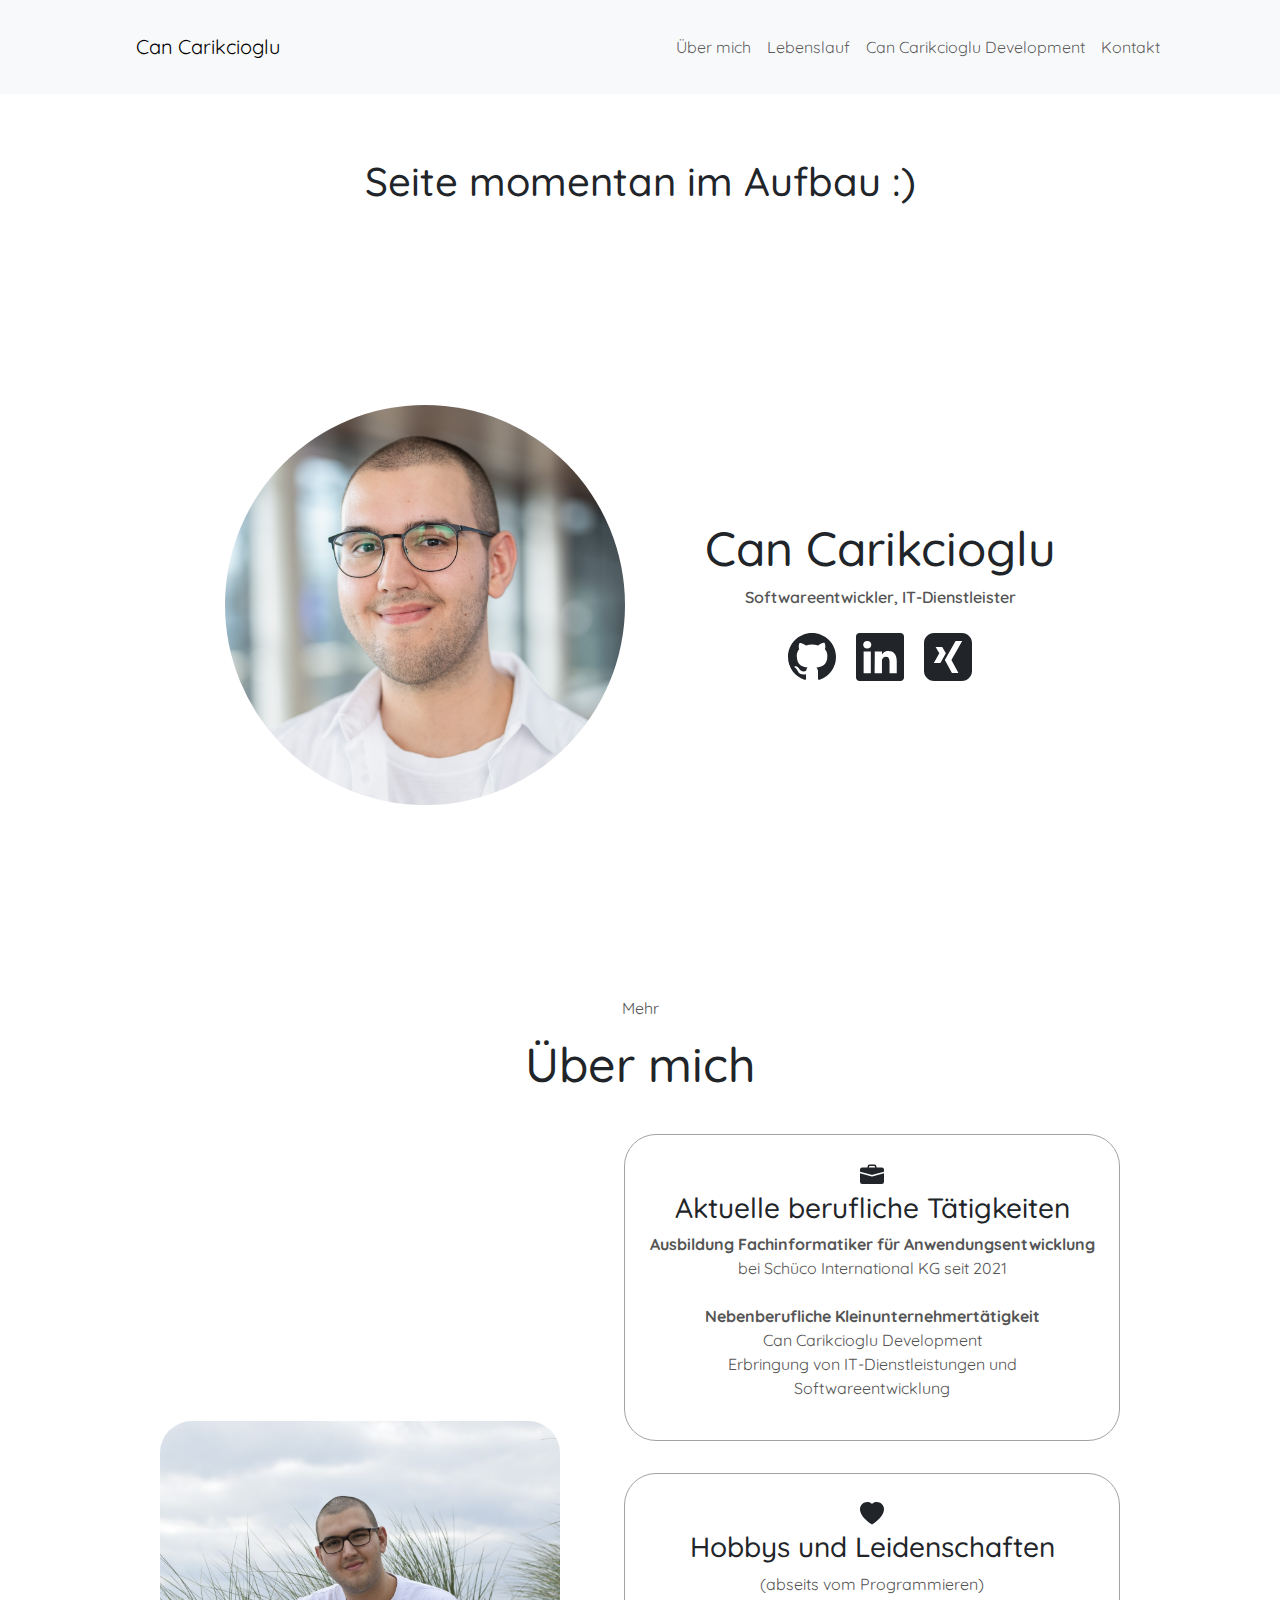
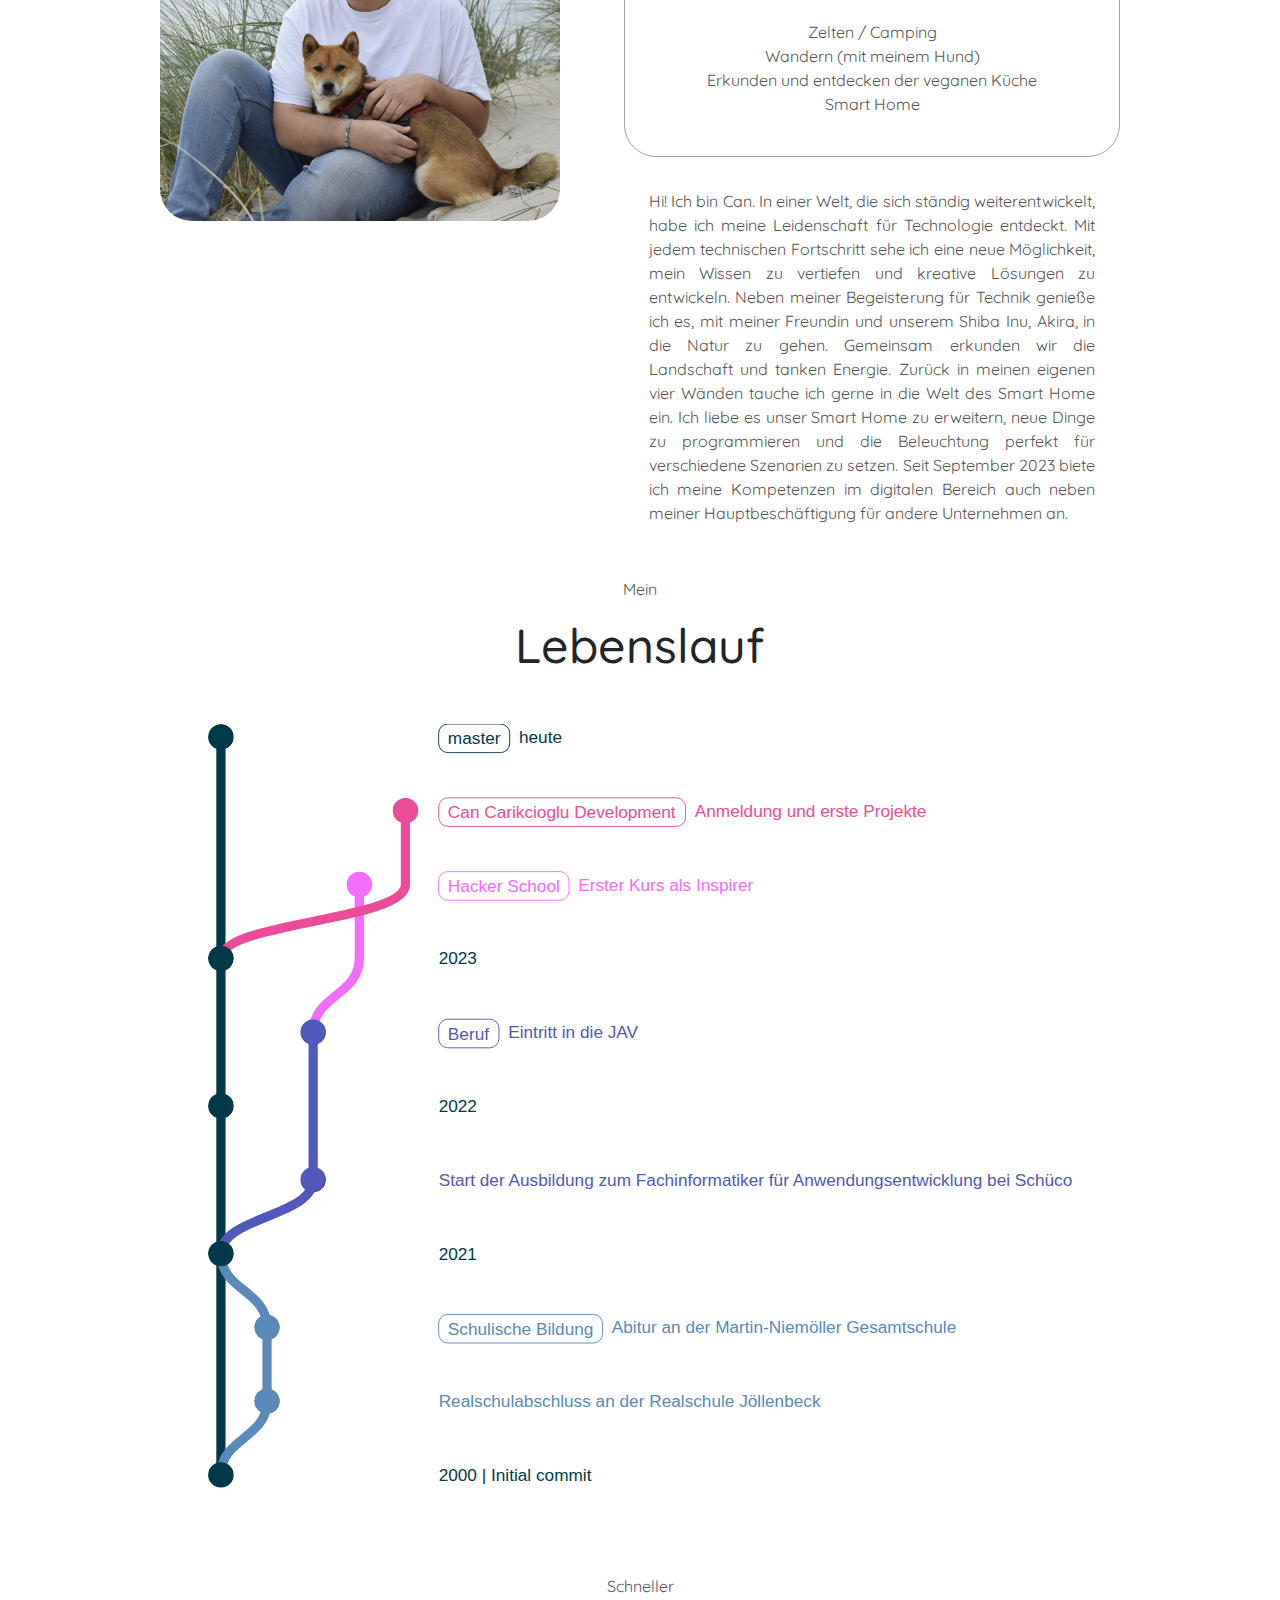
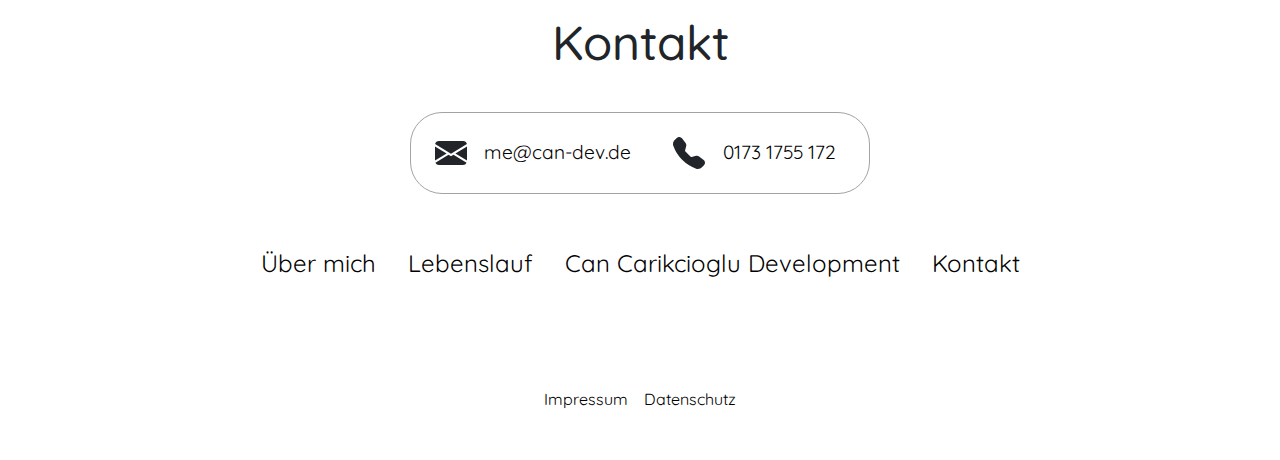
==== commit a54036c6: "code/folder cleanup" ====
--- a/index.html
+++ b/index.html
@@ -6,113 +6,142 @@
     <meta name="viewport" content="width=device-width, initial-scale=1">
     <link rel="icon" type="image/x-icon" href="/assets/favicon.ico">
     <title>Can Carikcioglu</title>
-    <link rel="stylesheet" href="/bootstrap.min.css">
+    <link rel="stylesheet" href="/externalDependencies/bootstrap.min.css">
     <link rel="stylesheet" href="style.css">
     <link rel="stylesheet" href="mediaqueries.css">
-    <script src="gitgraph.umd.min.js"></script>
-</head>
+    <script src="/externalDependencies/gitgraph.umd.min.js"></script>
+  </head>
   <body>
-        <nav class="navbar navbar-expand-lg bg-light">
-          <div class="container-fluid">
-            <a class="navbar-brand p-4" href="#">Can Carikcioglu</a>
-            <button class="navbar-toggler" type="button" data-bs-toggle="collapse" data-bs-target="#navbarNavAltMarkup" aria-controls="navbarNavAltMarkup" aria-expanded="false" aria-label="Toggle navigation">
-              <span class="navbar-toggler-icon"></span>
-            </button>
-            <div class="collapse navbar-collapse" style="justify-content: flex-end;" id="navbarNavAltMarkup">
-              <div class="navbar-nav">
-                <a class="nav-link p-2" href="#about">Über mich</a>
-                <a class="nav-link p-2" href="#cv">Lebenslauf</a>
-                <a class="nav-link p-2" href="#ccd">Can Carikcioglu Development</a>
-                <a class="nav-link p-2" href="#contact">Kontakt</a>
-              </div>
-            </div>
+    <nav class="navbar navbar-expand-lg bg-light">
+      <div class="container-fluid">
+        <a class="navbar-brand p-4" href="#">Can Carikcioglu</a>
+        <button class="navbar-toggler" type="button" data-bs-toggle="collapse"
+          data-bs-target="#navbarNavAltMarkup"
+          aria-controls="navbarNavAltMarkup" aria-expanded="false"
+          aria-label="Toggle navigation">
+          <span class="navbar-toggler-icon"></span>
+        </button>
+        <div class="collapse navbar-collapse" style="justify-content: flex-end;"
+          id="navbarNavAltMarkup">
+          <div class="navbar-nav">
+            <a class="nav-link p-2" href="#about">Über mich</a>
+            <a class="nav-link p-2" href="#cv">Lebenslauf</a>
+            <a class="nav-link p-2" href="#ccd">Can Carikcioglu Development</a>
+            <a class="nav-link p-2" href="#contact">Kontakt</a>
           </div>
-        </nav>
+        </div>
+      </div>
+    </nav>
 
-        <h1 style="text-align: center;">Seite momentan im Aufbau :)</h1>
+    <h1 style="text-align: center;">Seite momentan im Aufbau :)</h1>
     <section id="profile">
-        <div class="section__pic-container">
-            <img class="profile-picture" src="assets/profile-picture.jpg" alt="Can Carikcioglu Profilbild">
+      <div class="section__pic-container">
+        <img class="profile-picture" src="assets/profile-picture.jpg"
+          alt="Can Carikcioglu Profilbild">
+      </div>
+      <div class="section__text">
+        <h1 class="title">Can Carikcioglu</h1>
+        <p class="section__text__p">Softwareentwickler, IT-Dienstleister</p>
+
+        <div class="section__socials-container">
+          <svg xmlns="http://www.w3.org/2000/svg" width="64" fill="currentColor"
+            class="bi bi-github p-2 social-media" viewBox="0 0 16 16"
+            onclick="location.href='https://github.com/can-crk'"">
+            <path
+              d="M8 0C3.58 0 0 3.58 0 8c0 3.54 2.29 6.53 5.47 7.59.4.07.55-.17.55-.38 0-.19-.01-.82-.01-1.49-2.01.37-2.53-.49-2.69-.94-.09-.23-.48-.94-.82-1.13-.28-.15-.68-.52-.01-.53.63-.01 1.08.58 1.23.82.72 1.21 1.87.87 2.33.66.07-.52.28-.87.51-1.07-1.78-.2-3.64-.89-3.64-3.95 0-.87.31-1.59.82-2.15-.08-.2-.36-1.02.08-2.12 0 0 .67-.21 2.2.82.64-.18 1.32-.27 2-.27.68 0 1.36.09 2 .27 1.53-1.04 2.2-.82 2.2-.82.44 1.1.16 1.92.08 2.12.51.56.82 1.27.82 2.15 0 3.07-1.87 3.75-3.65 3.95.29.25.54.73.54 1.48 0 1.07-.01 1.93-.01 2.2 0 .21.15.46.55.38A8.012 8.012 0 0 0 16 8c0-4.42-3.58-8-8-8z" />
+          </svg>
+          <svg xmlns="http://www.w3.org/2000/svg" width="64" fill="currentColor"
+            class="bi bi-linkedin p-2 social-media" viewBox="0 0 16 16"
+            onclick="location.href='https://www.linkedin.com/in/can-carikcioglu/'"">
+            <path
+              d="M0 1.146C0 .513.526 0 1.175 0h13.65C15.474 0 16 .513 16 1.146v13.708c0 .633-.526 1.146-1.175 1.146H1.175C.526 16 0 15.487 0 14.854V1.146zm4.943 12.248V6.169H2.542v7.225h2.401zm-1.2-8.212c.837 0 1.358-.554 1.358-1.248-.015-.709-.52-1.248-1.342-1.248-.822 0-1.359.54-1.359 1.248 0 .694.521 1.248 1.327 1.248h.016zm4.908 8.212V9.359c0-.216.016-.432.08-.586.173-.431.568-.878 1.232-.878.869 0 1.216.662 1.216 1.634v3.865h2.401V9.25c0-2.22-1.184-3.252-2.764-3.252-1.274 0-1.845.7-2.165 1.193v.025h-.016a5.54 5.54 0 0 1 .016-.025V6.169h-2.4c.03.678 0 7.225 0 7.225h2.4z" />
+          </svg>
+          <svg xmlns="http://www.w3.org/2000/svg" width="64" viewBox="0 0 24 24"
+            fill="currentColor" class="p-2 social-media"
+            onclick="location.href='https://www.xing.com/profile/Can_Carikcioglu'">
+            <path
+              d="M19 0h-14c-2.761 0-5 2.239-5 5v14c0 2.761 2.239 5 5 5h14c2.762 0 5-2.239 5-5v-14c0-2.761-2.238-5-5-5zm-14.085 15l2.744-4.825-1.846-3.162h3.292l1.83 3.152-2.744 4.835h-3.276zm8.79-1.445l3.514 6.445h-3.252l-3.55-6.445 5.38-9.555h3.289l-5.381 9.555z" />
+          </svg>
         </div>
-        <div class="section__text">
-            <h1 class="title">Can Carikcioglu</h1>
-            <p class="section__text__p">Softwareentwickler, IT-Dienstleister</p>
-
-            <div class="section__socials-container">
-                <svg xmlns="http://www.w3.org/2000/svg" width="64"  fill="currentColor" class="bi bi-github p-2 social-media" viewBox="0 0 16 16" onclick="location.href='https://github.com/can-crk'"">
-                    <path d="M8 0C3.58 0 0 3.58 0 8c0 3.54 2.29 6.53 5.47 7.59.4.07.55-.17.55-.38 0-.19-.01-.82-.01-1.49-2.01.37-2.53-.49-2.69-.94-.09-.23-.48-.94-.82-1.13-.28-.15-.68-.52-.01-.53.63-.01 1.08.58 1.23.82.72 1.21 1.87.87 2.33.66.07-.52.28-.87.51-1.07-1.78-.2-3.64-.89-3.64-3.95 0-.87.31-1.59.82-2.15-.08-.2-.36-1.02.08-2.12 0 0 .67-.21 2.2.82.64-.18 1.32-.27 2-.27.68 0 1.36.09 2 .27 1.53-1.04 2.2-.82 2.2-.82.44 1.1.16 1.92.08 2.12.51.56.82 1.27.82 2.15 0 3.07-1.87 3.75-3.65 3.95.29.25.54.73.54 1.48 0 1.07-.01 1.93-.01 2.2 0 .21.15.46.55.38A8.012 8.012 0 0 0 16 8c0-4.42-3.58-8-8-8z"/>
-                </svg>
-                <svg xmlns="http://www.w3.org/2000/svg" width="64"  fill="currentColor" class="bi bi-linkedin p-2 social-media" viewBox="0 0 16 16" onclick="location.href='https://www.linkedin.com/in/can-carikcioglu/'"">
-                    <path d="M0 1.146C0 .513.526 0 1.175 0h13.65C15.474 0 16 .513 16 1.146v13.708c0 .633-.526 1.146-1.175 1.146H1.175C.526 16 0 15.487 0 14.854V1.146zm4.943 12.248V6.169H2.542v7.225h2.401zm-1.2-8.212c.837 0 1.358-.554 1.358-1.248-.015-.709-.52-1.248-1.342-1.248-.822 0-1.359.54-1.359 1.248 0 .694.521 1.248 1.327 1.248h.016zm4.908 8.212V9.359c0-.216.016-.432.08-.586.173-.431.568-.878 1.232-.878.869 0 1.216.662 1.216 1.634v3.865h2.401V9.25c0-2.22-1.184-3.252-2.764-3.252-1.274 0-1.845.7-2.165 1.193v.025h-.016a5.54 5.54 0 0 1 .016-.025V6.169h-2.4c.03.678 0 7.225 0 7.225h2.4z"/>
-                </svg>
-                <svg xmlns="http://www.w3.org/2000/svg" width="64" viewBox="0 0 24 24" fill="currentColor" class="p-2 social-media" onclick="location.href='https://www.xing.com/profile/Can_Carikcioglu'">
-                  <path d="M19 0h-14c-2.761 0-5 2.239-5 5v14c0 2.761 2.239 5 5 5h14c2.762 0 5-2.239 5-5v-14c0-2.761-2.238-5-5-5zm-14.085 15l2.744-4.825-1.846-3.162h3.292l1.83 3.152-2.744 4.835h-3.276zm8.79-1.445l3.514 6.445h-3.252l-3.55-6.445 5.38-9.555h3.289l-5.381 9.555z"/>
-                </svg>
-            </div>
-        </div>
+      </div>
     </section>
     <section id="about">
-        <p class="section__text__p1">Mehr</p>
-        <h1 class="title">Über mich</h1>
-        <div class="section-container">
-          <div class="section__pic-container">
-            <img
-              src="assets/about-picture.jpg"
-              alt="Profile picture"
-              class="about-pic"
-            />
-          </div>
-          <div class="about-details-container">
-            <div class="about-containers">
-              <div class="details-container">
-                <svg xmlns="http://www.w3.org/2000/svg" fill="currentColor" class="bi bi-briefcase-fill icon p-1" viewBox="0 0 16 16">
-                  <path d="M6.5 1A1.5 1.5 0 0 0 5 2.5V3H1.5A1.5 1.5 0 0 0 0 4.5v1.384l7.614 2.03a1.5 1.5 0 0 0 .772 0L16 5.884V4.5A1.5 1.5 0 0 0 14.5 3H11v-.5A1.5 1.5 0 0 0 9.5 1h-3zm0 1h3a.5.5 0 0 1 .5.5V3H6v-.5a.5.5 0 0 1 .5-.5z"/>
-                  <path d="M0 12.5A1.5 1.5 0 0 0 1.5 14h13a1.5 1.5 0 0 0 1.5-1.5V6.85L8.129 8.947a.5.5 0 0 1-.258 0L0 6.85v5.65z"/>
-                </svg>
-                <h3>Aktuelle berufliche Tätigkeiten</h3>
-                <p>
-                  <strong>Ausbildung Fachinformatiker für Anwendungsentwicklung</strong><br/>
-                    bei Schüco International KG seit 2021 
-                    <br/><br/>
-                    <strong>Nebenberufliche Kleinunternehmertätigkeit</strong><br/>
-                    Can Carikcioglu Development<br/>
-                    Erbringung von IT-Dienstleistungen und Softwareentwicklung
-                </p>
-              </div>
-              <div class="details-container">
-                <svg xmlns="http://www.w3.org/2000/svg" fill="currentColor" class="bi bi-heart-fill icon p-1" viewBox="0 0 16 16">
-                  <path fill-rule="evenodd" d="M8 1.314C12.438-3.248 23.534 4.735 8 15-7.534 4.736 3.562-3.248 8 1.314z"/>
-                </svg>
-                <h3>Hobbys und Leidenschaften</h3>
-                <p>
-                  (abseits vom programmieren)<br/><br/>
-                  Zelten / Camping<br/>
-                  Wandern (mit meinem Hund)<br/>
-                  Erkunden und entdecken der veganen Küche<br/>
-                  Smart Home
-                </p>
-              </div>
+      <p class="section__text__p1">Mehr</p>
+      <h1 class="title">Über mich</h1>
+      <div class="section-container">
+        <div class="section__pic-container">
+          <img
+            src="assets/about-picture.jpg"
+            alt="Profile picture"
+            class="about-pic" />
+        </div>
+        <div class="about-details-container">
+          <div class="about-containers">
+            <div class="details-container">
+              <svg xmlns="http://www.w3.org/2000/svg" fill="currentColor"
+                class="bi bi-briefcase-fill icon p-1" viewBox="0 0 16 16">
+                <path
+                  d="M6.5 1A1.5 1.5 0 0 0 5 2.5V3H1.5A1.5 1.5 0 0 0 0 4.5v1.384l7.614 2.03a1.5 1.5 0 0 0 .772 0L16 5.884V4.5A1.5 1.5 0 0 0 14.5 3H11v-.5A1.5 1.5 0 0 0 9.5 1h-3zm0 1h3a.5.5 0 0 1 .5.5V3H6v-.5a.5.5 0 0 1 .5-.5z" />
+                <path
+                  d="M0 12.5A1.5 1.5 0 0 0 1.5 14h13a1.5 1.5 0 0 0 1.5-1.5V6.85L8.129 8.947a.5.5 0 0 1-.258 0L0 6.85v5.65z" />
+              </svg>
+              <h3>Aktuelle berufliche Tätigkeiten</h3>
+              <p>
+                <strong>Ausbildung Fachinformatiker für Anwendungsentwicklung</strong><br />
+                bei Schüco International KG seit 2021
+                <br /><br />
+                <strong>Nebenberufliche Kleinunternehmertätigkeit</strong><br />
+                Can Carikcioglu Development<br />
+                Erbringung von IT-Dienstleistungen und Softwareentwicklung
+              </p>
             </div>
-            <div class="text-container">
-              <p style="text-align: justify;">
-                Hi! Ich bin Can. In einer Welt, die sich ständig weiterentwickelt, habe ich meine Leidenschaft für Technologie entdeckt. Mit jedem technischen Fortschritt sehe ich eine neue Möglichkeit, mein Wissen zu vertiefen und kreative Lösungen zu entwickeln. Neben meiner Begeisterung für Technik genieße ich es, mit meiner Freundin und unserem Shiba Inu, Akira, in die Natur zu gehen. Gemeinsam erkunden wir die Landschaft und tanken Energie.
-                Zurück in meinen eigenen vier Wänden tauche ich gerne in die Welt des Smart Home ein. Ich liebe es unser Smart Home zu erweitern, neue Dinge zu programmieren und die Beleuchtung perfekt für verschiedene Szenarien zu setzen.
-                Seit September 2023 biete ich meine Kompetenzen im digitalen Bereich auch neben meiner Hauptbeschäftigung für andere Unternehmen an.
+            <div class="details-container">
+              <svg xmlns="http://www.w3.org/2000/svg" fill="currentColor"
+                class="bi bi-heart-fill icon p-1" viewBox="0 0 16 16">
+                <path fill-rule="evenodd"
+                  d="M8 1.314C12.438-3.248 23.534 4.735 8 15-7.534 4.736 3.562-3.248 8 1.314z" />
+              </svg>
+              <h3>Hobbys und Leidenschaften</h3>
+              <p>
+                (abseits vom Programmieren)<br /><br />
+                Zelten / Camping<br />
+                Wandern (mit meinem Hund)<br />
+                Erkunden und entdecken der veganen Küche<br />
+                Smart Home
               </p>
             </div>
           </div>
+          <div class="text-container">
+            <p style="text-align: justify;">
+              Hi! Ich bin Can. In einer Welt, die sich ständig weiterentwickelt,
+              habe ich meine Leidenschaft für Technologie entdeckt. Mit jedem
+              technischen Fortschritt sehe ich eine neue Möglichkeit, mein
+              Wissen zu vertiefen und kreative Lösungen zu entwickeln. Neben
+              meiner Begeisterung für Technik genieße ich es, mit meiner
+              Freundin und unserem Shiba Inu, Akira, in die Natur zu gehen.
+              Gemeinsam erkunden wir die Landschaft und tanken Energie.
+              Zurück in meinen eigenen vier Wänden tauche ich gerne in die Welt
+              des Smart Home ein. Ich liebe es unser Smart Home zu erweitern,
+              neue Dinge zu programmieren und die Beleuchtung perfekt für
+              verschiedene Szenarien zu setzen.
+              Seit September 2023 biete ich meine Kompetenzen im digitalen
+              Bereich auch neben meiner Hauptbeschäftigung für andere
+              Unternehmen an.
+            </p>
+          </div>
         </div>
+      </div>
 
-      </section>
+    </section>
 
-
-      <section id="cv">
-        <p class="section__text__p1">Mein</p>
-        <h1 class="title">Lebenslauf</h1>
-        <div class="text-center git-container" style="margin-top: 50px; margin-bottom: 50px;">
-              <div id="graph-container">
-              <script src="git-cv.js"></script>
-              <script defer>
+    <section id="cv">
+      <p class="section__text__p1">Mein</p>
+      <h1 class="title">Lebenslauf</h1>
+      <div class="text-center git-container"
+        style="margin-top: 50px; margin-bottom: 50px;">
+        <div id="graph-container">
+          <script src="git-cv.js"></script>
+          <script defer>
                 setTimeout(function(){
                   let svgElement = graphContainer.children[1];
                 let bbox = svgElement.getBBox();
@@ -122,21 +151,27 @@
                 }, 100);
 
               </script>
-              </div>
+        </div>
       </section>
       <section id="contact">
         <p class="section__text__p1">Schneller</p>
         <h1 class="title">Kontakt</h1>
         <div class="contact-info-upper-container">
           <div class="contact-info-container">
-            <svg xmlns="http://www.w3.org/2000/svg" width="32" height="32" fill="currentColor" class="bi bi-envelope-fill icon" viewBox="0 0 16 16">
-              <path d="M.05 3.555A2 2 0 0 1 2 2h12a2 2 0 0 1 1.95 1.555L8 8.414.05 3.555ZM0 4.697v7.104l5.803-3.558L0 4.697ZM6.761 8.83l-6.57 4.027A2 2 0 0 0 2 14h12a2 2 0 0 0 1.808-1.144l-6.57-4.027L8 9.586l-1.239-.757Zm3.436-.586L16 11.801V4.697l-5.803 3.546Z"/>
+            <svg xmlns="http://www.w3.org/2000/svg" width="32" height="32"
+              fill="currentColor" class="bi bi-envelope-fill icon"
+              viewBox="0 0 16 16">
+              <path
+                d="M.05 3.555A2 2 0 0 1 2 2h12a2 2 0 0 1 1.95 1.555L8 8.414.05 3.555ZM0 4.697v7.104l5.803-3.558L0 4.697ZM6.761 8.83l-6.57 4.027A2 2 0 0 0 2 14h12a2 2 0 0 0 1.808-1.144l-6.57-4.027L8 9.586l-1.239-.757Zm3.436-.586L16 11.801V4.697l-5.803 3.546Z" />
             </svg>
             <a href="mailto:me@can-dev.de">me@can-dev.de</a>
           </div>
           <div class="contact-info-container">
-            <svg xmlns="http://www.w3.org/2000/svg" width="32" height="32" fill="currentColor" class="bi bi-telephone-fill icon" viewBox="0 0 16 16">
-              <path fill-rule="evenodd" d="M1.885.511a1.745 1.745 0 0 1 2.61.163L6.29 2.98c.329.423.445.974.315 1.494l-.547 2.19a.678.678 0 0 0 .178.643l2.457 2.457a.678.678 0 0 0 .644.178l2.189-.547a1.745 1.745 0 0 1 1.494.315l2.306 1.794c.829.645.905 1.87.163 2.611l-1.034 1.034c-.74.74-1.846 1.065-2.877.702a18.634 18.634 0 0 1-7.01-4.42 18.634 18.634 0 0 1-4.42-7.009c-.362-1.03-.037-2.137.703-2.877L1.885.511z"/>
+            <svg xmlns="http://www.w3.org/2000/svg" width="32" height="32"
+              fill="currentColor" class="bi bi-telephone-fill icon"
+              viewBox="0 0 16 16">
+              <path fill-rule="evenodd"
+                d="M1.885.511a1.745 1.745 0 0 1 2.61.163L6.29 2.98c.329.423.445.974.315 1.494l-.547 2.19a.678.678 0 0 0 .178.643l2.457 2.457a.678.678 0 0 0 .644.178l2.189-.547a1.745 1.745 0 0 1 1.494.315l2.306 1.794c.829.645.905 1.87.163 2.611l-1.034 1.034c-.74.74-1.846 1.065-2.877.702a18.634 18.634 0 0 1-7.01-4.42 18.634 18.634 0 0 1-4.42-7.009c-.362-1.03-.037-2.137.703-2.877L1.885.511z" />
             </svg>
             <a href="tel:+491731755172"> 0173 1755 172</a>
           </div>
@@ -148,17 +183,17 @@
             <ul class="nav-links">
               <li><a href="#about">Über mich</a></li>
               <li><a href="#cv">Lebenslauf</a></li>
+              <li><a href="#ccd">Can Carikcioglu Development</a></li>
               <li><a href="#contact">Kontakt</a></li>
             </ul>
           </div>
         </nav>
 
         <div class="d-flex justify-content-center">
-            <a class="p-2" href="/impressum">Impressum</a>
-            <a class="p-2" href="/datenschutz">Datenschutz</a>
+          <a class="p-2" href="/impressum">Impressum</a>
+          <a class="p-2" href="/datenschutz">Datenschutz</a>
         </div>
       </footer>
-    <script src="bootstrap.bundle.min.js"></script>
-    <script src="script.js"></script>
-</body>
-</html>
+      <script src="/externalDependencies/bootstrap.bundle.min.js"></script>
+    </body>
+  </html>
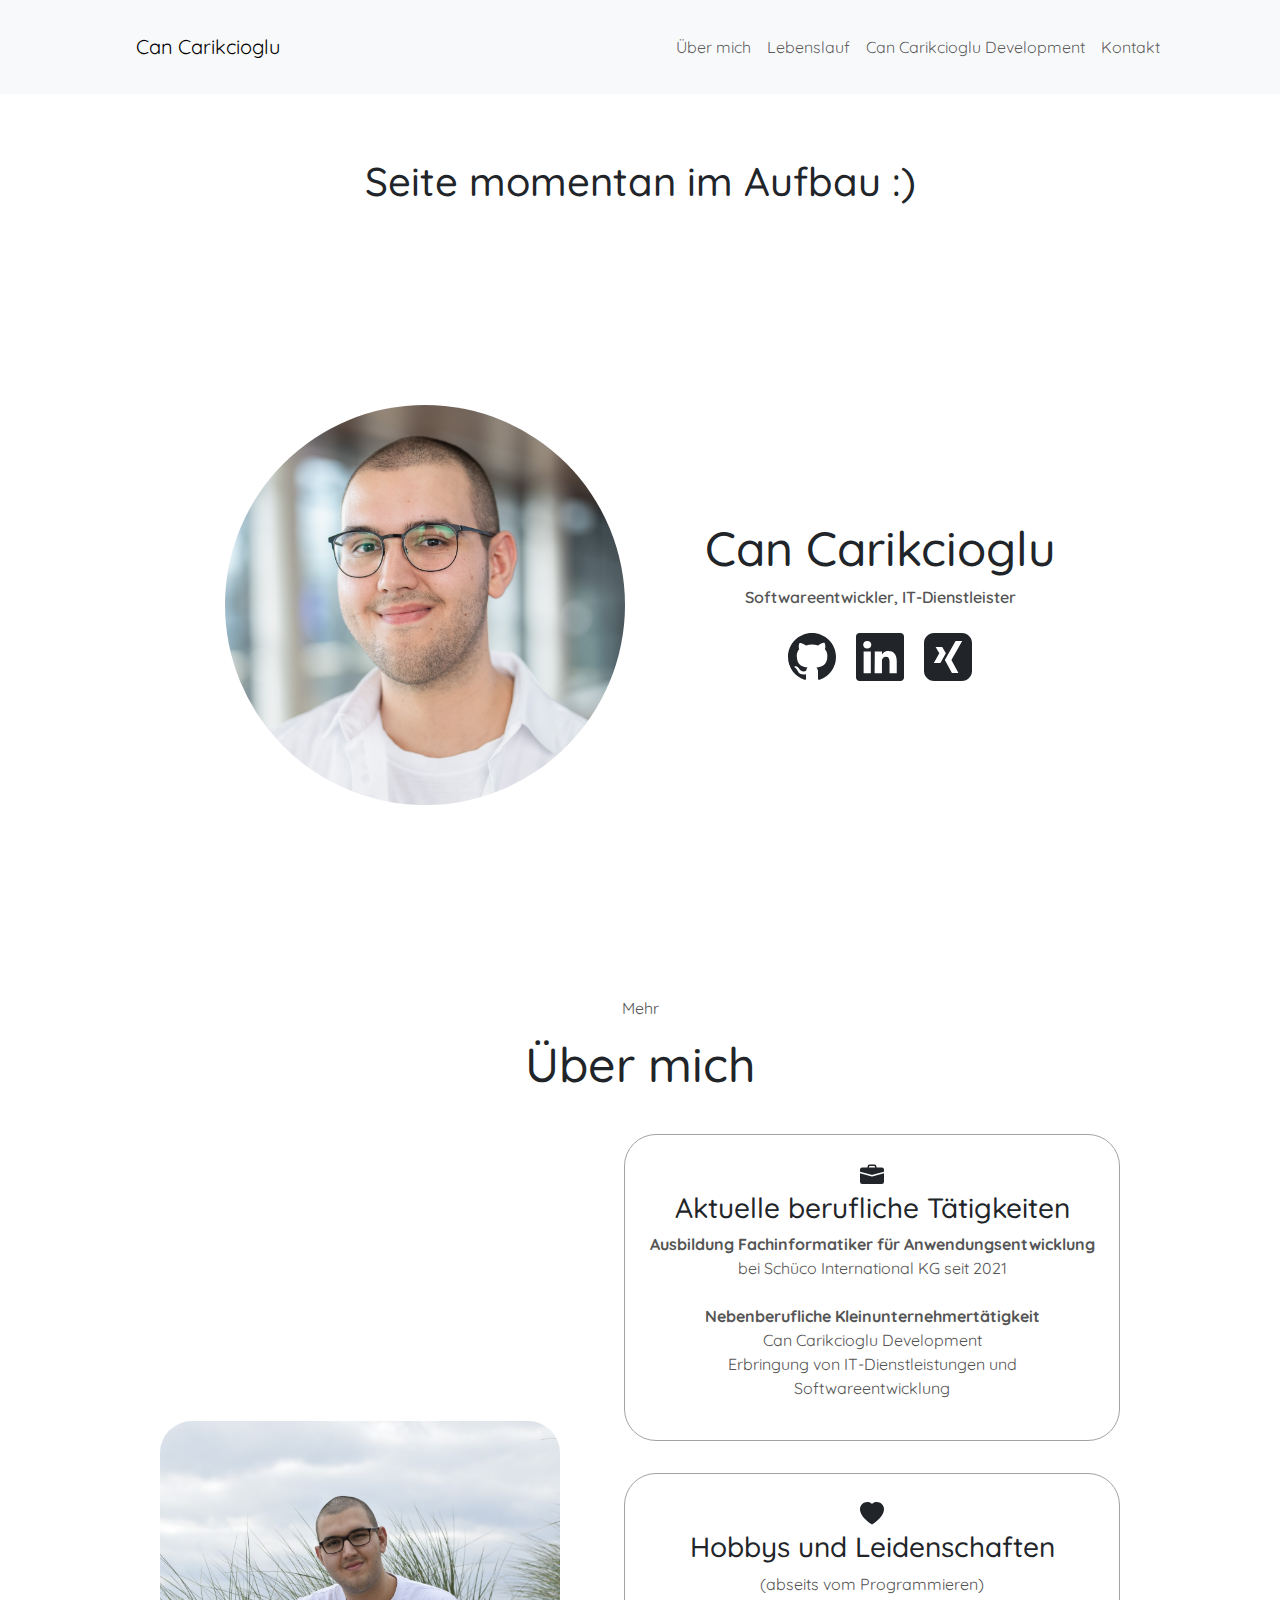
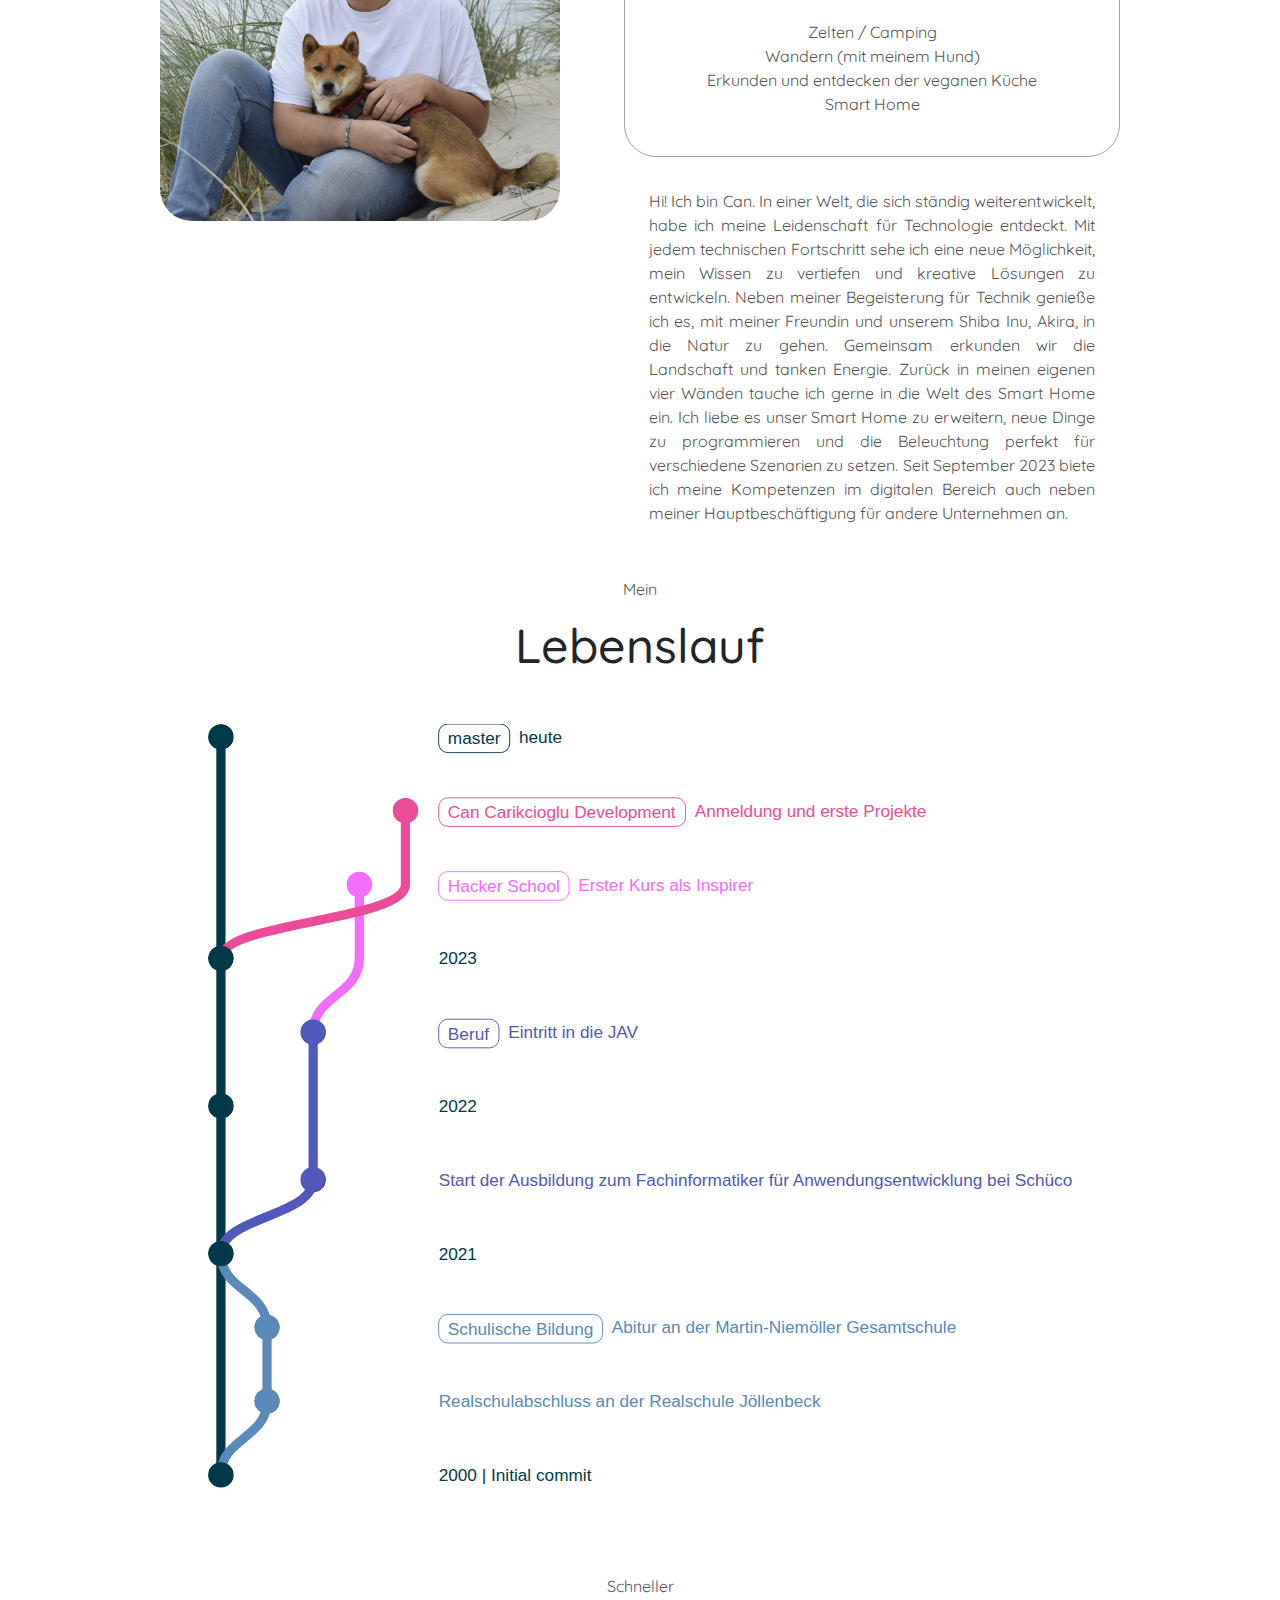
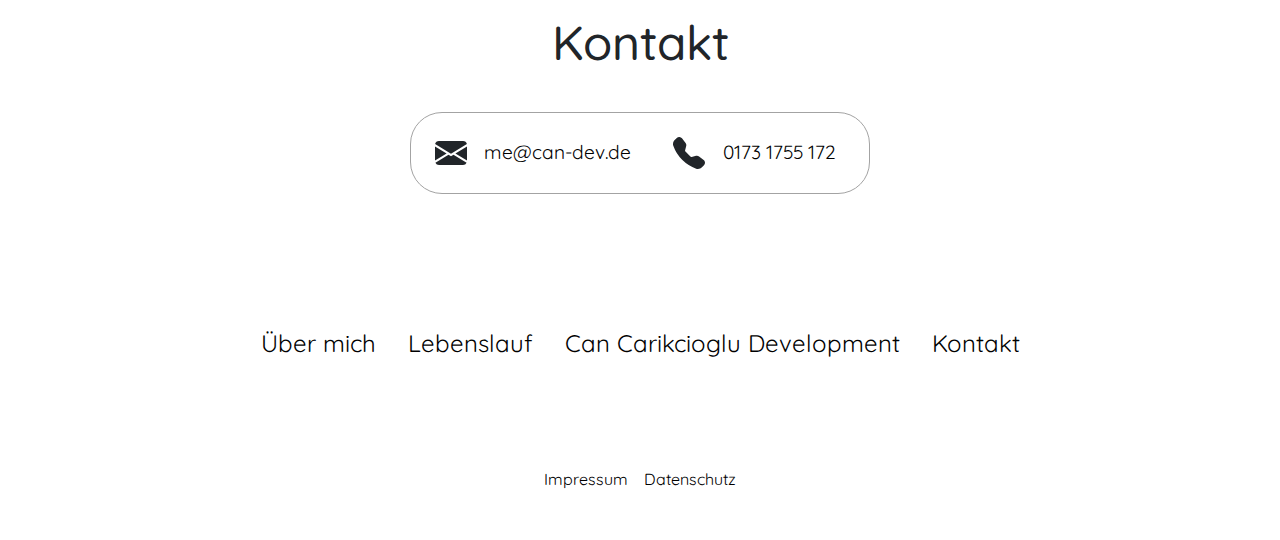
==== commit e96f74a3: "fixed navbar" ====
--- a/index.html
+++ b/index.html
@@ -14,7 +14,7 @@
   <body>
     <nav class="navbar navbar-expand-lg bg-light">
       <div class="container-fluid">
-        <a class="navbar-brand p-4" href="#">Can Carikcioglu</a>
+        <a class="navbar-brand p-4" style="">Can Carikcioglu</a>
         <button class="navbar-toggler" type="button" data-bs-toggle="collapse"
           data-bs-target="#navbarNavAltMarkup"
           aria-controls="navbarNavAltMarkup" aria-expanded="false"
--- a/style.css
+++ b/style.css
@@ -9,7 +9,7 @@
   }
   
   .navbar-brand{
-    cursor: default;
+    cursor: pointer;
 }
 
 nav button{
--- a/mediaqueries.css
+++ b/mediaqueries.css
@@ -12,6 +12,10 @@
     .git-container {
       margin-left: 5%;
       margin-right: 5%;
+    }
+    
+    footer nav {
+      margin-top: 5rem;
     }
   }
   
@@ -57,6 +61,10 @@
       margin-left: 0%;
       margin-right: 0%;
     }
+
+    footer nav {
+      margin-top: 5rem;
+    }
   }
   
   @media screen and (max-width: 600px) {
@@ -73,6 +81,7 @@
     }
     footer nav {
       height: fit-content;
+      margin-top: 5rem;
       margin-bottom: 2rem;
     }
     .about-containers,
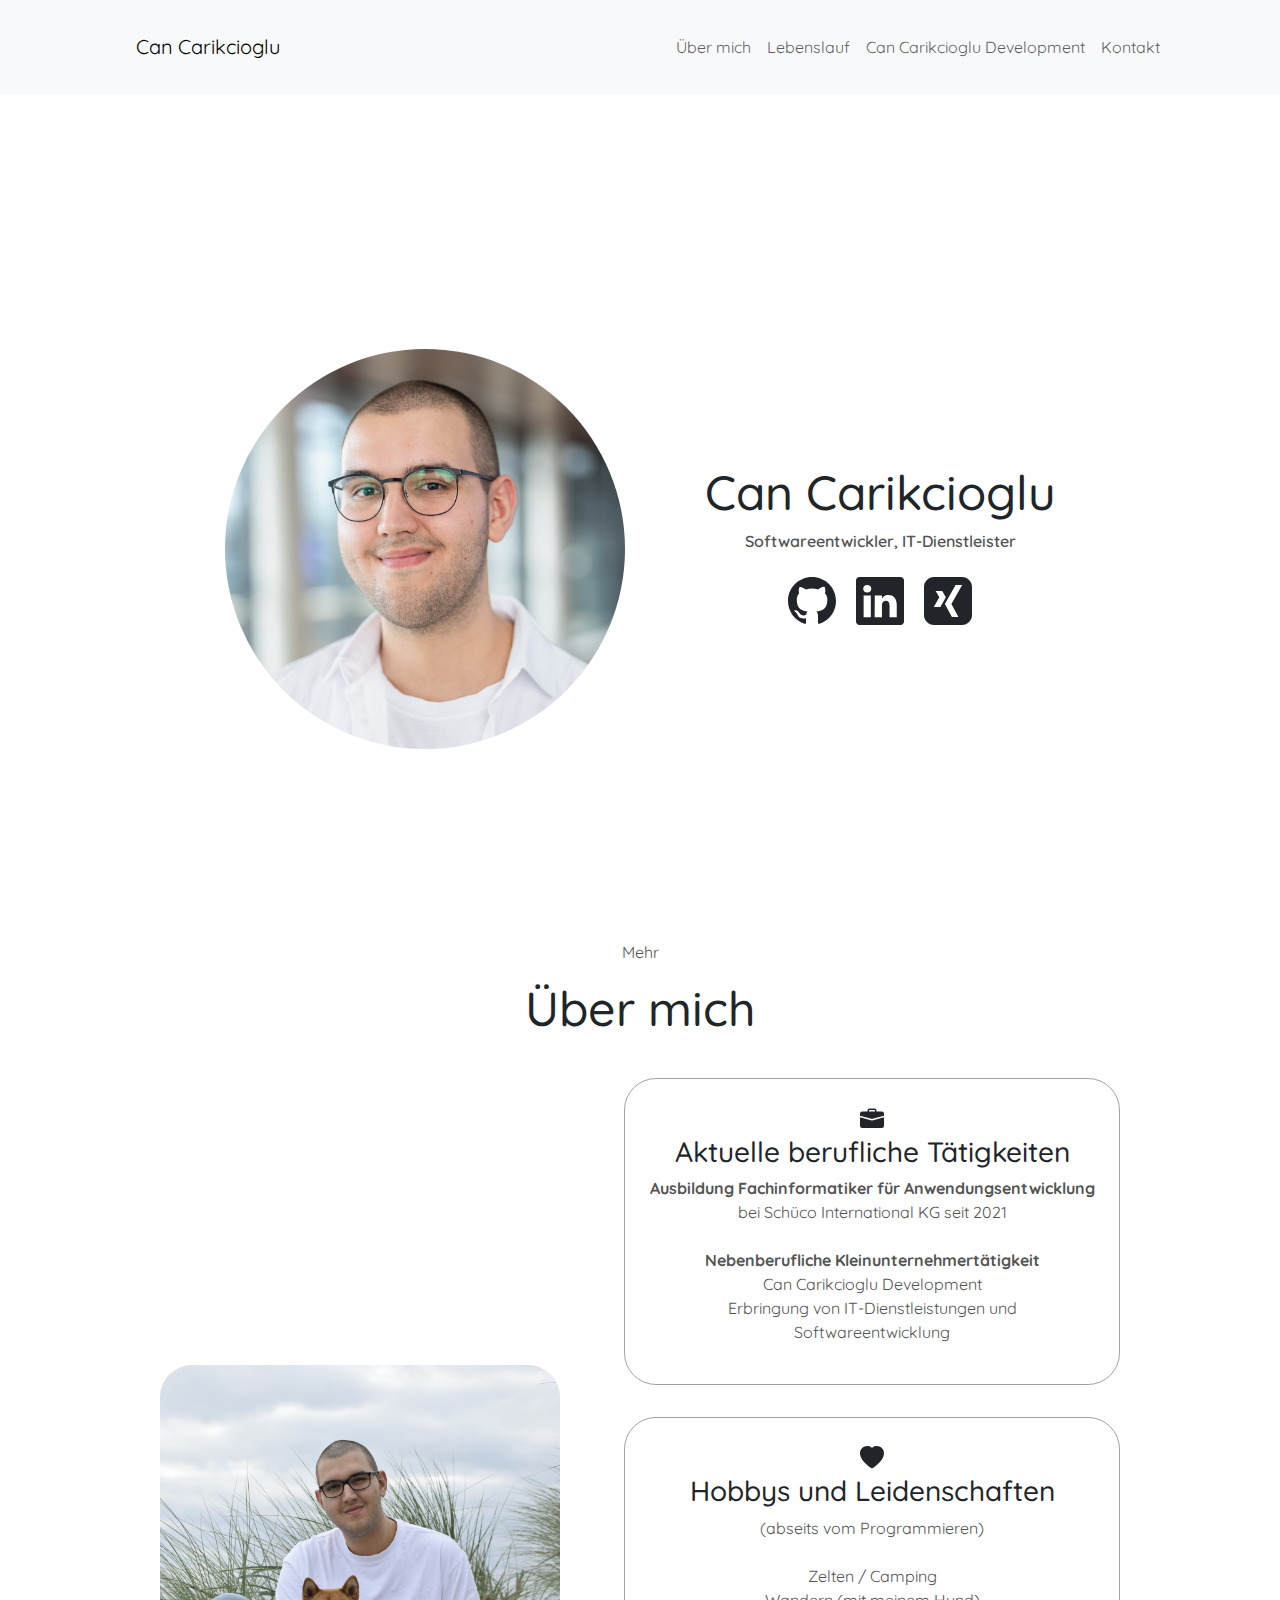
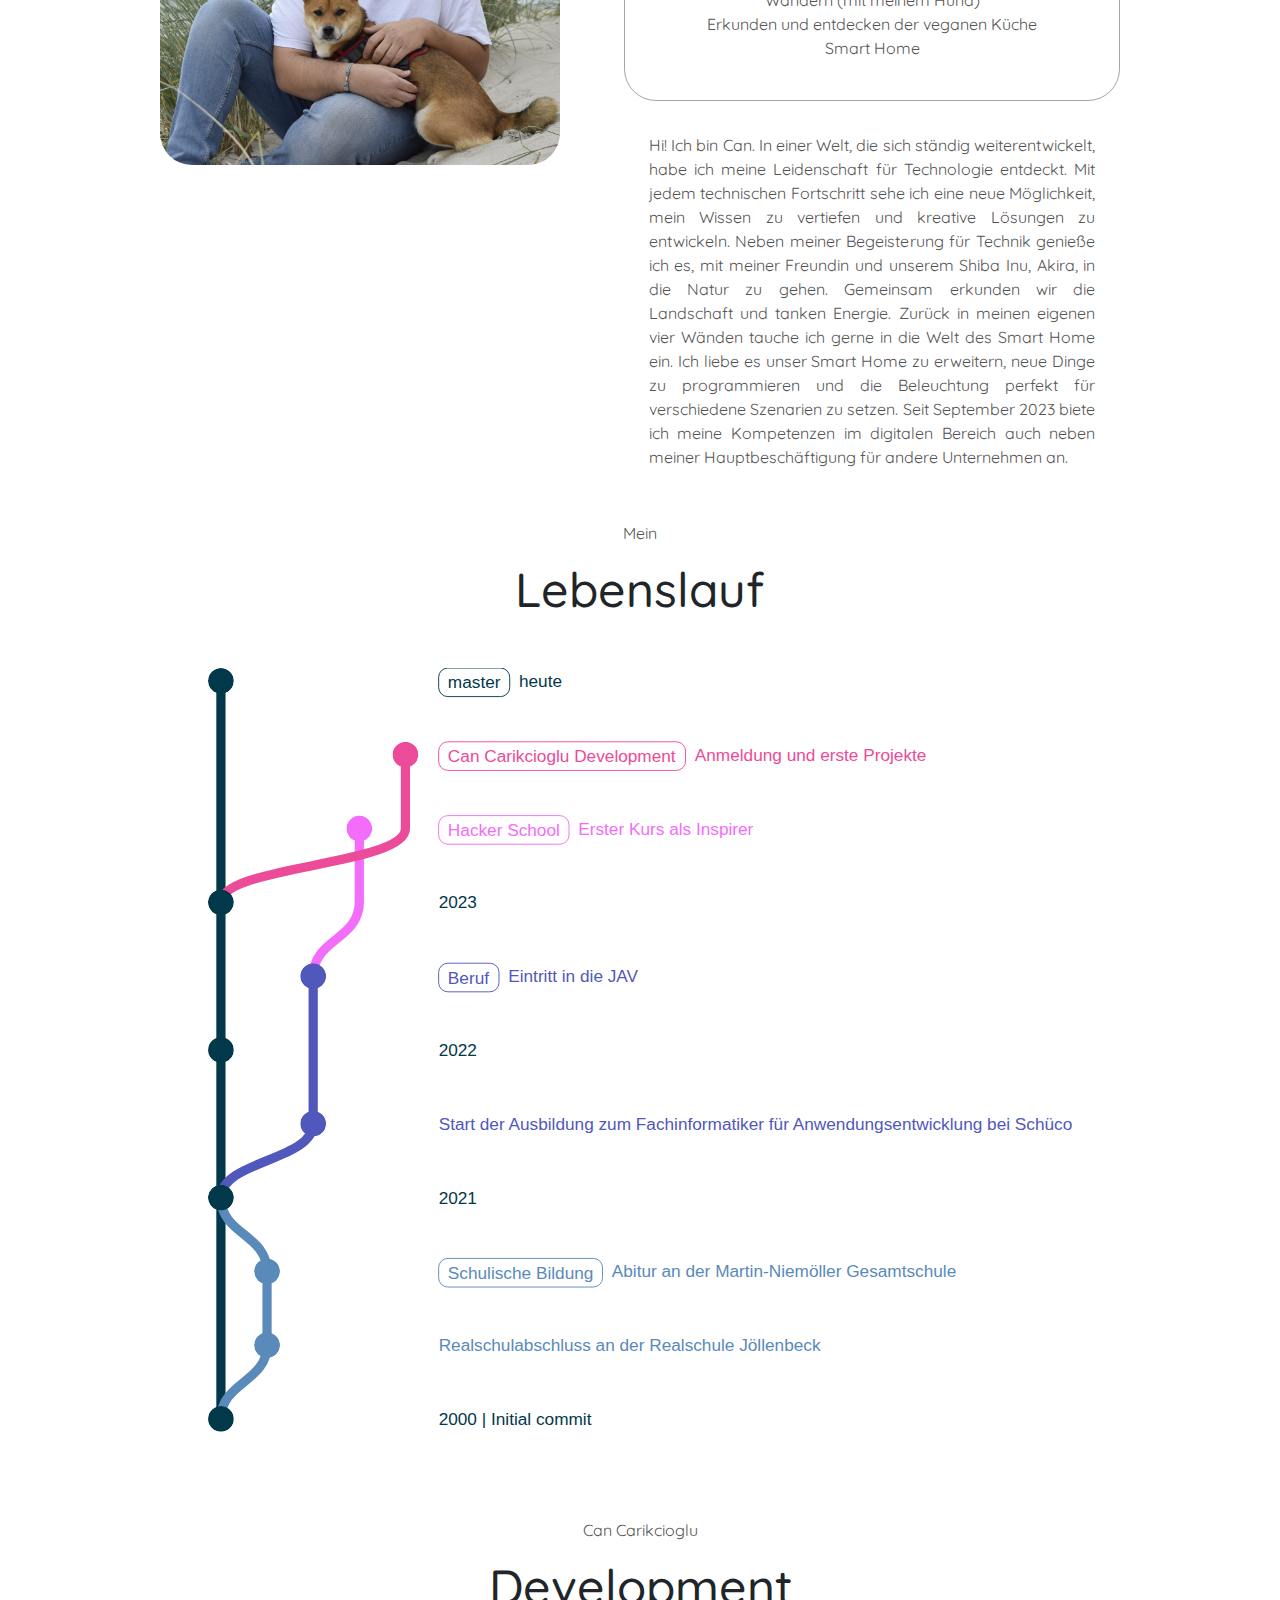
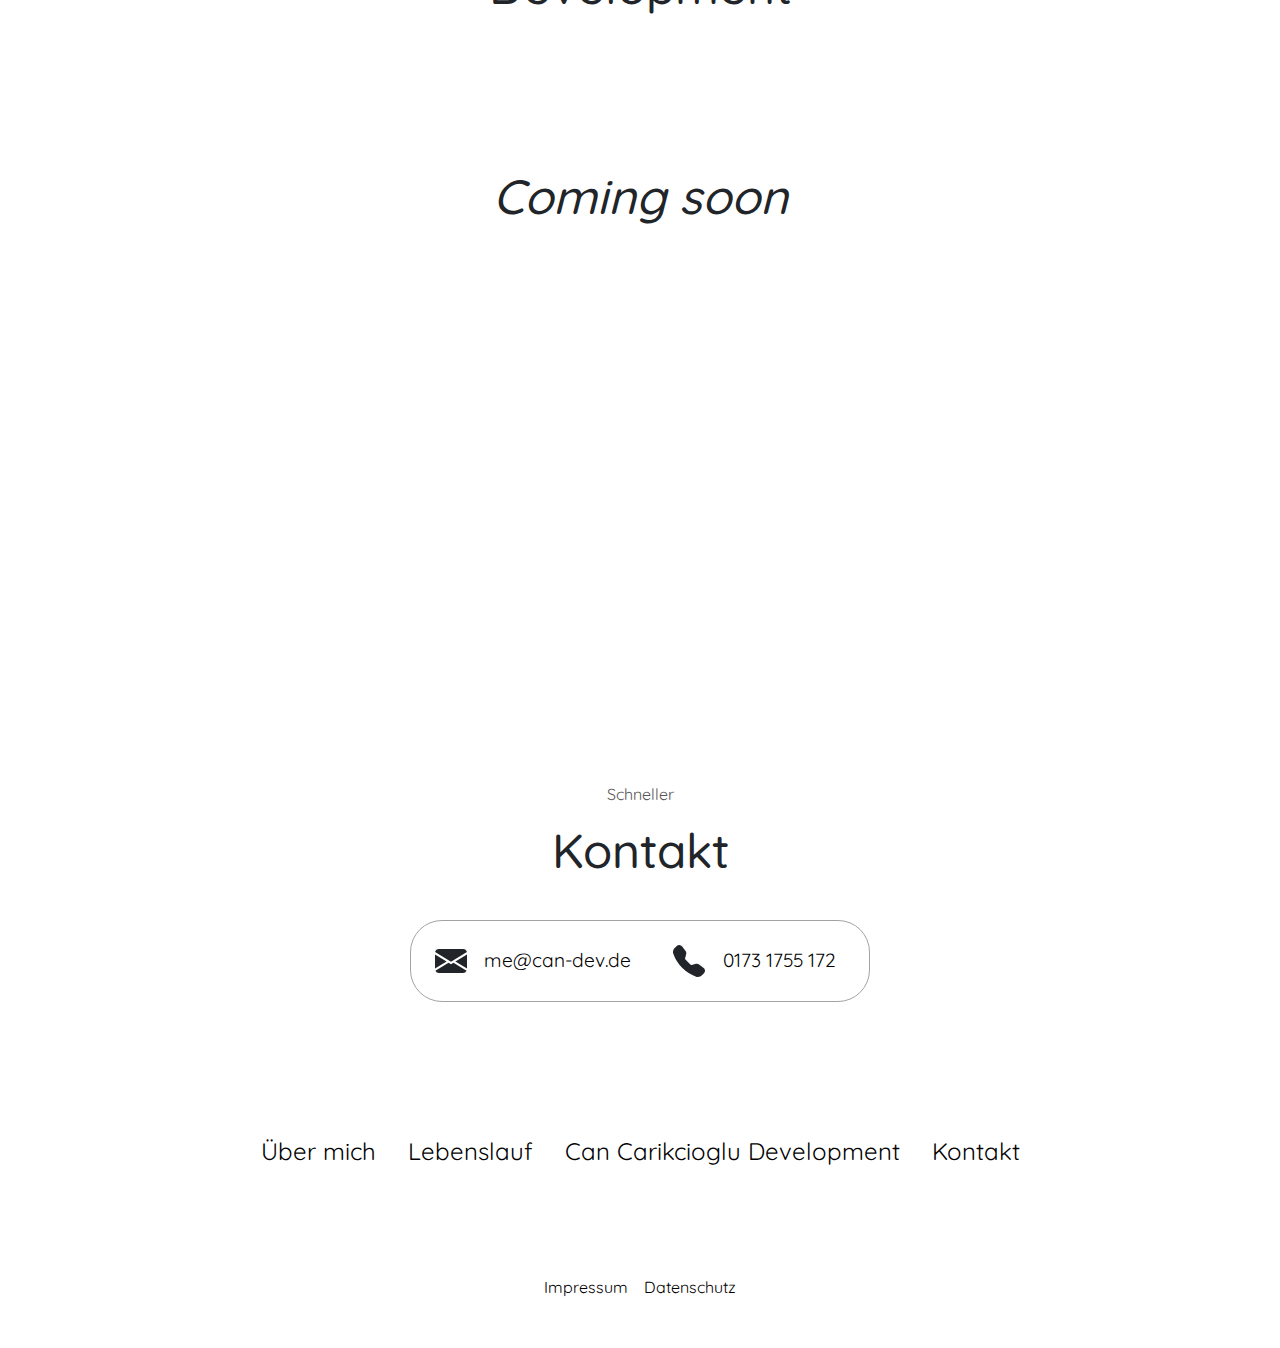
==== commit 9be026dd: "hotfix" ====
--- a/index.html
+++ b/index.html
@@ -14,7 +14,7 @@
   <body>
     <nav class="navbar navbar-expand-lg bg-light">
       <div class="container-fluid">
-        <a class="navbar-brand p-4" style="">Can Carikcioglu</a>
+        <a class="navbar-brand p-4" style="cursor: default;">Can Carikcioglu</a>
         <button class="navbar-toggler" type="button" data-bs-toggle="collapse"
           data-bs-target="#navbarNavAltMarkup"
           aria-controls="navbarNavAltMarkup" aria-expanded="false"
@@ -32,8 +32,6 @@
         </div>
       </div>
     </nav>
-
-    <h1 style="text-align: center;">Seite momentan im Aufbau :)</h1>
     <section id="profile">
       <div class="section__pic-container">
         <img class="profile-picture" src="assets/profile-picture.jpg"
@@ -153,6 +151,19 @@
               </script>
         </div>
       </section>
+      <section id="ccd">
+        <p class="section__text__p1">Can Carikcioglu</p>
+        <h1 class="title">Development</h1>
+        <br />
+        <br />
+        <br />
+        <br />
+        <br />
+        <br />
+        <h3 class="title"><i>Coming soon </i></h3>
+
+
+      </section>
       <section id="contact">
         <p class="section__text__p1">Schneller</p>
         <h1 class="title">Kontakt</h1>
--- a/style.css
+++ b/style.css
@@ -482,4 +482,9 @@
  .container-fluid {
   margin-left: 100px;
   margin-right: 100px;
+ }
+
+ #ccd
+ {
+  min-height: 96vh;
  }